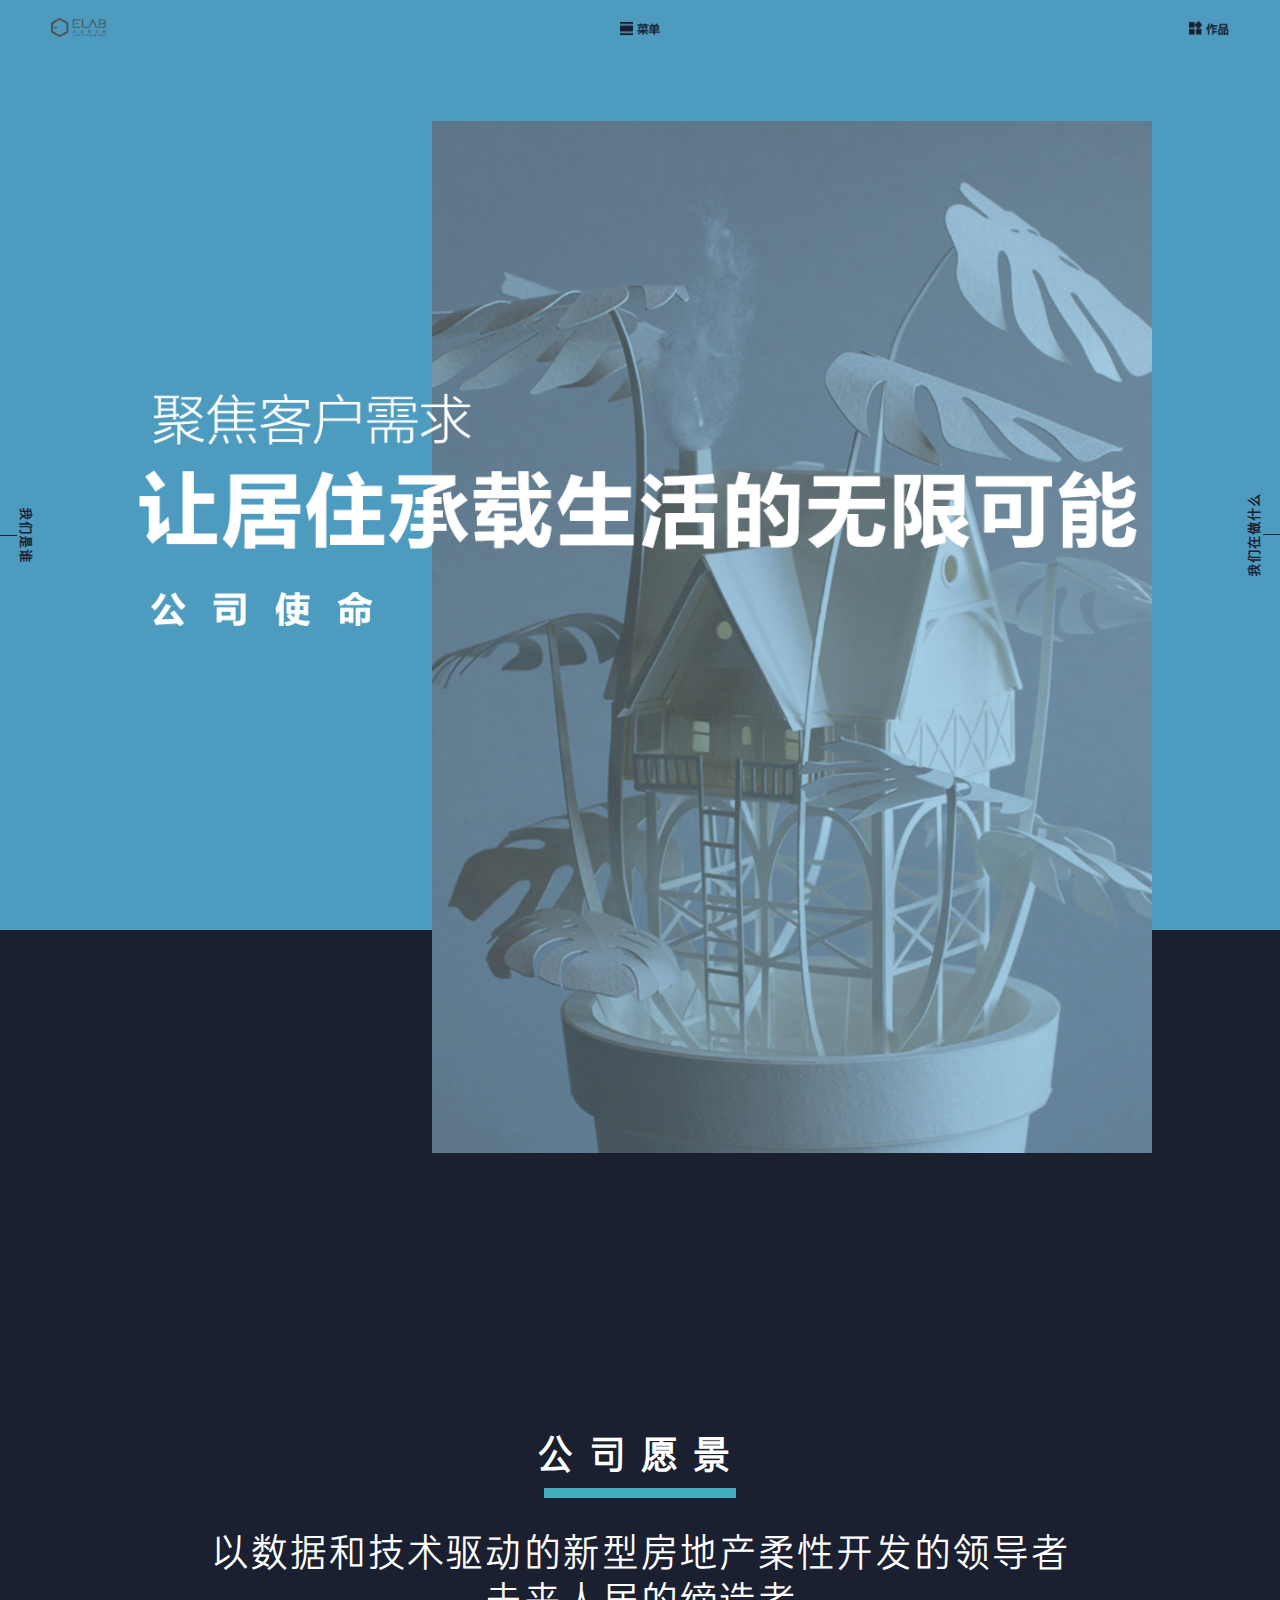
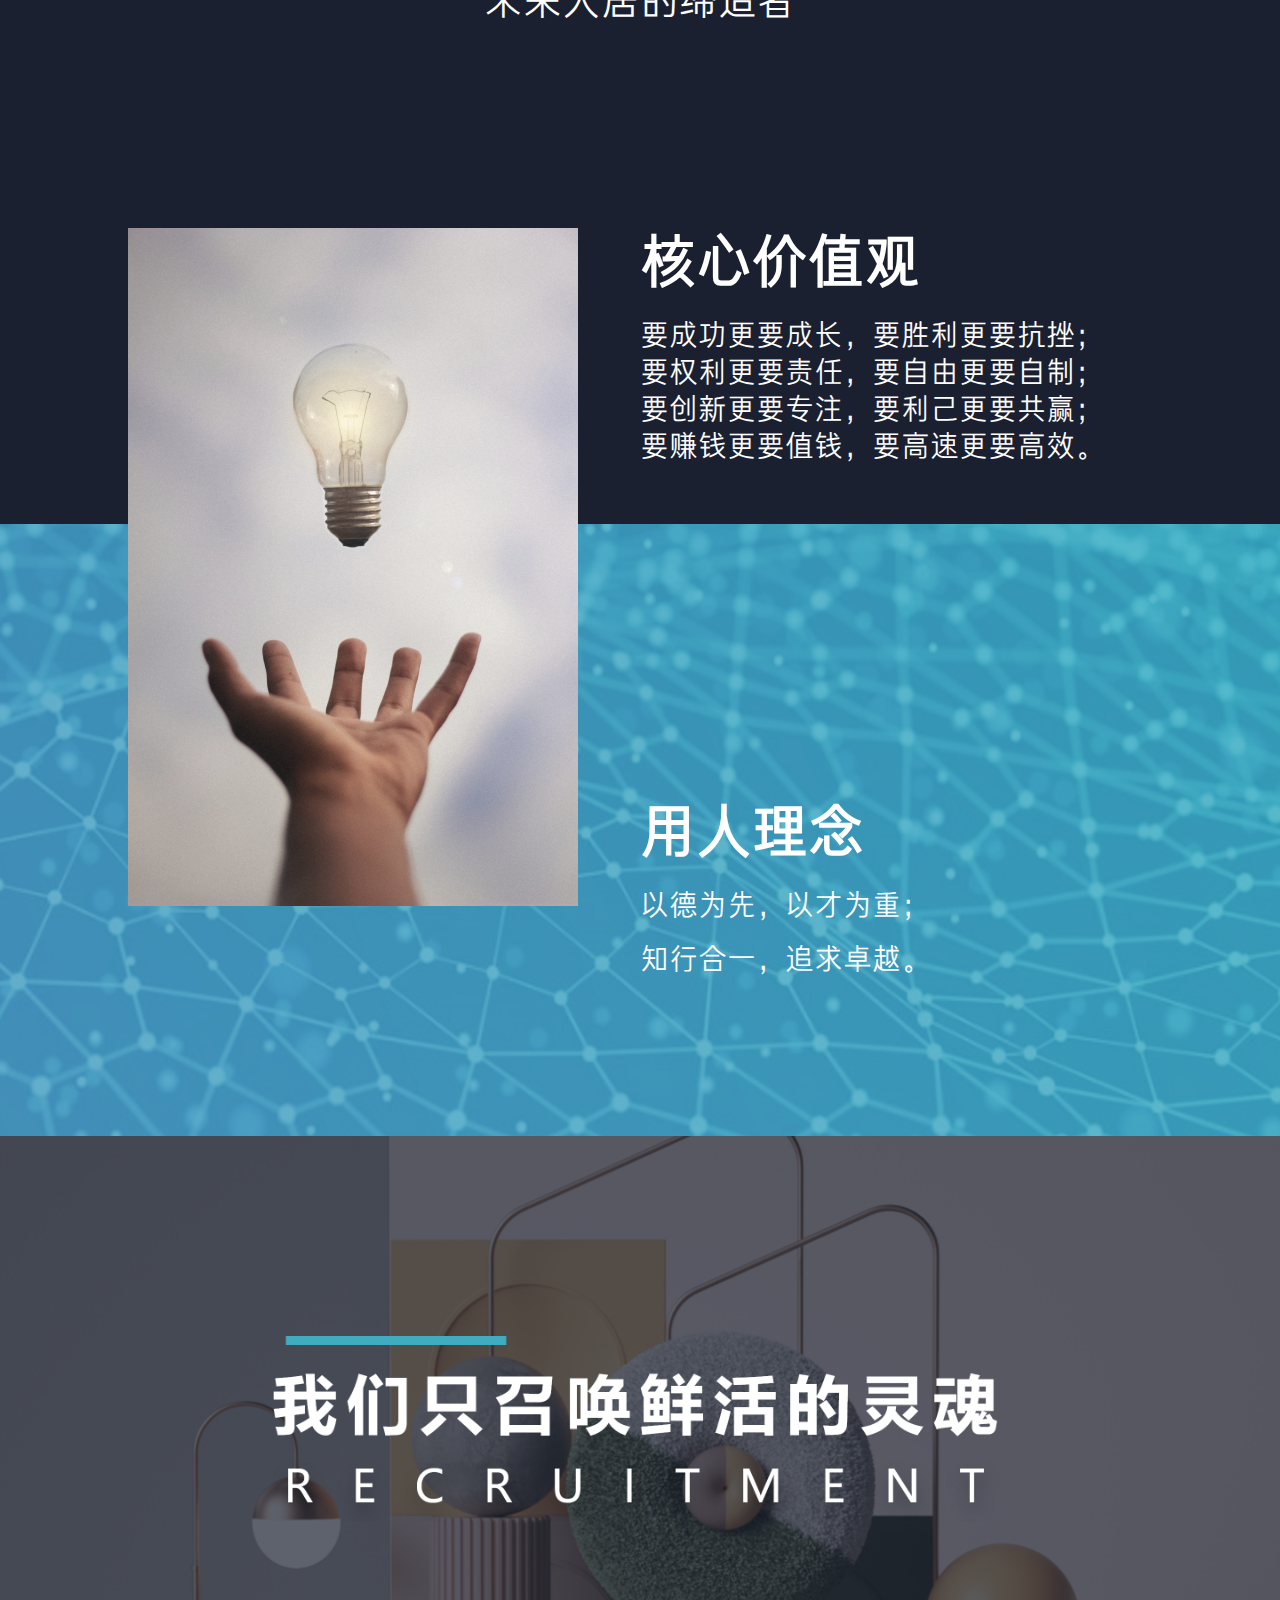
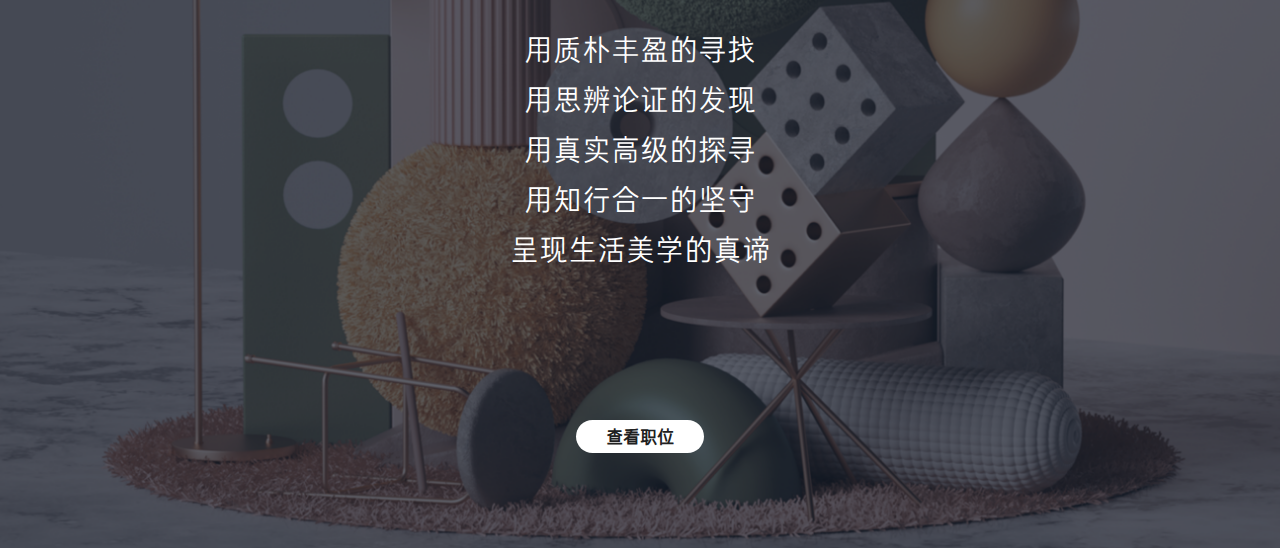
==== careers.html @ ff87f16f "作品案例添加" ====
<!DOCTYPE html>
<html lang='en'>

	<head>
		<meta charset="UTF-8">
		<link rel="shortcut icon" href="favicon.ico" type="image/x-icon" />
		<meta name='viewport' content='width=device-width, initial-scale=1.0,user-scalable=no'>
		<meta http-equiv='X-UA-Compatible' content='IE=edge,chrome=1'>
		<title>CAREERS | ELAB</title>
		<link rel="stylesheet" href="css/reset.css"></link>
		<link rel="stylesheet" href="css/style.css"></link>
	</head>

	<body>

		<div id="careers" class="page">

			<div class="full">
				<!--top menu-->
				<div class="top-menu">
					<div class="logo">
						<a href="index.html"><img class="inner-icon" src="images/index/1_objects@2x_2.png" /></a>
					</div>
					<div class="menu"><img class="inner-icon" src="images/index/1_objects@2x_3.png" /></div>
					<div class="cases">
						<a href="projects.html"><img class="inner-icon" src="images/index/1_objects@2x_4.png" /></a>
					</div>
				</div>

				<!--main menu-->
				<div class="main-menu">
					<div class="menu-close">X</div>
					<ul class="menu-list">
						<li>
							<a href="licheng.html">我们是谁<small>WHO WE ARE</small></a>
						</li>
						<li>
							<a href="do.html">我们在做什么<small>WHAT WE DO</small></a>
						</li>
						<li>
							<a href="projects.html">作品案例<small>PROJECTS</small></a>
						</li>
						<li>
							<a href="careers.html">加入我们<small>CAREERS</small></a>
						</li>
						<li>
							<a href="contact.html">联系我们<small>CONTACTS</small></a>
						</li>
					</ul>
				</div>

				<!--main-->
				<div class="index-body">&nbsp;</div>

				<div class="who-we-are">
					<p>
						<a href="licheng.html">我们是谁</a>
					</p>
					<div class="slide-line"></div>
				</div>
				<div class="what-we-do">
					<p>
						<a href="do.html">我们在做什么</a>
					</p>
					<div class="slide-line"></div>
				</div>
				
				<div class="page-parts">
					
					<img class="parts-img" src="images/join/1_objects@2x.png" />
					<img class="parts-title" src="images/join/3_objects@2x.png" />
                    <div class="parts2 page-parts">
					    <div class="future">
					    	<p class="title">公司愿景</p>
					    	<p><span class="line"></span></p>
					    	<p>以数据和技术驱动的新型房地产柔性开发的领导者</p>
					    	<p>未来人居的缔造者</p>
					    </div>
					    <div class="ouer-values">
					    	<p class="title">核心价值观</p>
					    	<p>要成功更要成长，要胜利更要抗挫；</p>
					    	<p>要权利更要责任，要自由更要自制；</p>
					    	<p>要创新更要专注，要利己更要共赢；</p>
					    	<p>要赚钱更要值钱，要高速更要高效。</p>
					    </div>
					    <img id="imgForParts2" class="parts-img" src="images/join/1_objects@2x_1.png" />
				    </div>
				    <div class="parts3 page-parts">
				    	<div class="ouer-rules">
					    	<p class="title">用人理念</p>
					    	<p>以德为先，以才为重；</p>
					    	<p>知行合一，追求卓越。</p>
					    </div>
				    </div>
				    <div class="parts4 page-parts">
				    	<img class="parts-title" src="images/join/3_objects@2x_1.png" />
				    	<div class="ouer-find">
					    	<p>用质朴丰盈的寻找</p>
					    	<p>用思辨论证的发现</p>
					    	<p>用真实高级的探寻</p>
					    	<p>用知行合一的坚守</p>
					    	<p>呈现生活美学的真谛</p>
					    </div>
					    <div class="view-jobs"><span>查看职位</span></div>
				    </div>
				</div>
				
				
			</div>

			<!--footer
			<div class="footer">
				<div class="left">COPYRIGHT © 2018 ELAB. ALL RIGHTS RESERVED.</div>
				<div class="right">POWERED BY ELAB</div>
			</div>-->

		</div>
		
		<div class="jobs-layer">
			<div class="close-bar"></div>
			<div class="desc">根据ELAB 2018年未来规划，现诚聘以下职位：</div>
			<div class="tab-head tab">
				<div class="tab-cell">职位名称</div>
				<div class="tab-cell hidden-small">招聘人数</div>
				<div class="tab-cell hidden-small">公司</div>
				<div class="tab-cell">地点</div>
				<div class="tab-cell  font0">更新时间</div>
			</div>
			<div class="tab-body">
			    <div class="tab inner-tab">
			    	<div class="tab-cell">产品经理</div>
				    <div class="tab-cell hidden-small">2</div>
				    <div class="tab-cell hidden-small">上海公司</div>
				    <div class="tab-cell">上海</div>
				    <div class="tab-cell font0">2018.09.04 <i class="list-arrow"></i></div>
				    <!--the detail-->
				    <div class="detail">
				    	<p class="b">职位要求</p>
				    	<p>沟通执行：动手能力强，能快速将想法落地，在有限的资源情况下实现业务目标，精力充沛，沟通能力强，目标清晰以结果为导向，有一定的领导能力。沟通执行：动手能力强，能快速将想法落地，在有限的资源情况下实现业务目标，精力充沛，沟通能力强，目标清晰以结果为导向，有地，在有限的资源情况下实现业务目标，精力充沛，沟通能</p>
				    	<p class="b">职位要求</p>
				    	<p>沟通执行：动手能力强，能快速将想法落地，在有限的资源情况下实现业务目标，精力充沛，沟通能力强，目标清晰以结果为导向，有一定的领导能力。沟通执行：动手能力强，能快速将想法落地，在有限的资源情况下实现业务目标，精力充沛，沟通能力强，目标清晰以结果为导向，有地，在有限的资源情况下实现业务目标，精力充沛，沟通能</p>
				    </div>
			    </div>
			    <div class="tab inner-tab">
			    	<div class="tab-cell">数据库开发</div>
				    <div class="tab-cell hidden-small">2</div>
				    <div class="tab-cell hidden-small">上海公司</div>
				    <div class="tab-cell">上海</div>
				    <div class="tab-cell font0">2018.09.04 <i class="list-arrow"></i></div>
				    <!--the detail-->
				    <div class="detail">
				    	<p class="b">职位要求</p>
				    	<p>沟通执行：动手能力强，能快速将想法落地，在有限的资源情况下实现业务目标，精力充沛，沟通能力强，目标清晰以结果为导向，有一定的领导能力。沟通执行：动手能力强，能快速将想法落地，在有限的资源情况下实现业务目标，精力充沛，沟通能力强，目标清晰以结果为导向，有地，在有限的资源情况下实现业务目标，精力充沛，沟通能</p>
				    	<p class="b">职位要求</p>
				    	<p>沟通执行：动手能力强，能快速将想法落地，在有限的资源情况下实现业务目标，精力充沛，沟通能力强，目标清晰以结果为导向，有一定的领导能力。沟通执行：动手能力强，能快速将想法落地，在有限的资源情况下实现业务目标，精力充沛，沟通能力强，目标清晰以结果为导向，有地，在有限的资源情况下实现业务目标，精力充沛，沟通能</p>
				    </div>
			    </div>
			    <div class="tab inner-tab">
			    	<div class="tab-cell">策划经理</div>
				    <div class="tab-cell hidden-small">2</div>
				    <div class="tab-cell hidden-small">上海公司</div>
				    <div class="tab-cell">上海</div>
				    <div class="tab-cell font0">2018.09.04 <i class="list-arrow"></i></div>
				    <!--the detail-->
				    <div class="detail">
				    	<p class="b">职位要求</p>
				    	<p>沟通执行：动手能力强，能快速将想法落地，在有限的资源情况下实现业务目标，精力充沛，沟通能力强，目标清晰以结果为导向，有一定的领导能力。沟通执行：动手能力强，能快速将想法落地，在有限的资源情况下实现业务目标，精力充沛，沟通能力强，目标清晰以结果为导向，有地，在有限的资源情况下实现业务目标，精力充沛，沟通能</p>
				    	<p class="b">职位要求</p>
				    	<p>沟通执行：动手能力强，能快速将想法落地，在有限的资源情况下实现业务目标，精力充沛，沟通能力强，目标清晰以结果为导向，有一定的领导能力。沟通执行：动手能力强，能快速将想法落地，在有限的资源情况下实现业务目标，精力充沛，沟通能力强，目标清晰以结果为导向，有地，在有限的资源情况下实现业务目标，精力充沛，沟通能</p>
				    </div>
			    </div>
			    <div class="tab inner-tab">
			    	<div class="tab-cell">策划经理</div>
				    <div class="tab-cell hidden-small">2</div>
				    <div class="tab-cell hidden-small">上海公司</div>
				    <div class="tab-cell">上海</div>
				    <div class="tab-cell font0">2018.09.04 <i class="list-arrow"></i></div>
				    <!--the detail-->
				    <div class="detail">
				    	<p class="b">职位要求</p>
				    	<p>沟通执行：动手能力强，能快速将想法落地，在有限的资源情况下实现业务目标，精力充沛，沟通能力强，目标清晰以结果为导向，有一定的领导能力。沟通执行：动手能力强，能快速将想法落地，在有限的资源情况下实现业务目标，精力充沛，沟通能力强，目标清晰以结果为导向，有地，在有限的资源情况下实现业务目标，精力充沛，沟通能</p>
				    	<p class="b">职位要求</p>
				    	<p>沟通执行：动手能力强，能快速将想法落地，在有限的资源情况下实现业务目标，精力充沛，沟通能力强，目标清晰以结果为导向，有一定的领导能力。沟通执行：动手能力强，能快速将想法落地，在有限的资源情况下实现业务目标，精力充沛，沟通能力强，目标清晰以结果为导向，有地，在有限的资源情况下实现业务目标，精力充沛，沟通能</p>
				    </div>
			    </div>
			    <div class="tab inner-tab">
			    	<div class="tab-cell">策划经理</div>
				    <div class="tab-cell hidden-small">2</div>
				    <div class="tab-cell hidden-small">上海公司</div>
				    <div class="tab-cell">上海</div>
				    <div class="tab-cell font0">2018.09.04 <i class="list-arrow"></i></div>
				    <!--the detail-->
				    <div class="detail">
				    	<p class="b">职位要求</p>
				    	<p>沟通执行：动手能力强，能快速将想法落地，在有限的资源情况下实现业务目标，精力充沛，沟通能力强，目标清晰以结果为导向，有一定的领导能力。沟通执行：动手能力强，能快速将想法落地，在有限的资源情况下实现业务目标，精力充沛，沟通能力强，目标清晰以结果为导向，有地，在有限的资源情况下实现业务目标，精力充沛，沟通能</p>
				    	<p class="b">职位要求</p>
				    	<p>沟通执行：动手能力强，能快速将想法落地，在有限的资源情况下实现业务目标，精力充沛，沟通能力强，目标清晰以结果为导向，有一定的领导能力。沟通执行：动手能力强，能快速将想法落地，在有限的资源情况下实现业务目标，精力充沛，沟通能力强，目标清晰以结果为导向，有地，在有限的资源情况下实现业务目标，精力充沛，沟通能</p>
				    </div>
			    </div>
			    <div class="tab inner-tab">
			    	<div class="tab-cell">策划经理</div>
				    <div class="tab-cell hidden-small">2</div>
				    <div class="tab-cell hidden-small">上海公司</div>
				    <div class="tab-cell">上海</div>
				    <div class="tab-cell font0">2018.09.04 <i class="list-arrow"></i></div>
				    <!--the detail-->
				    <div class="detail">
				    	<p class="b">职位要求</p>
				    	<p>沟通执行：动手能力强，能快速将想法落地，在有限的资源情况下实现业务目标，精力充沛，沟通能力强，目标清晰以结果为导向，有一定的领导能力。沟通执行：动手能力强，能快速将想法落地，在有限的资源情况下实现业务目标，精力充沛，沟通能力强，目标清晰以结果为导向，有地，在有限的资源情况下实现业务目标，精力充沛，沟通能</p>
				    	<p class="b">职位要求</p>
				    	<p>沟通执行：动手能力强，能快速将想法落地，在有限的资源情况下实现业务目标，精力充沛，沟通能力强，目标清晰以结果为导向，有一定的领导能力。沟通执行：动手能力强，能快速将想法落地，在有限的资源情况下实现业务目标，精力充沛，沟通能力强，目标清晰以结果为导向，有地，在有限的资源情况下实现业务目标，精力充沛，沟通能</p>
				    </div>
			    </div>
			    <div class="tab inner-tab">
			    	<div class="tab-cell">策划经理</div>
				    <div class="tab-cell hidden-small">2</div>
				    <div class="tab-cell hidden-small">上海公司</div>
				    <div class="tab-cell">上海</div>
				    <div class="tab-cell font0">2018.09.04 <i class="list-arrow"></i></div>
				    <!--the detail-->
				    <div class="detail">
				    	<p class="b">职位要求</p>
				    	<p>沟通执行：动手能力强，能快速将想法落地，在有限的资源情况下实现业务目标，精力充沛，沟通能力强，目标清晰以结果为导向，有一定的领导能力。沟通执行：动手能力强，能快速将想法落地，在有限的资源情况下实现业务目标，精力充沛，沟通能力强，目标清晰以结果为导向，有地，在有限的资源情况下实现业务目标，精力充沛，沟通能</p>
				    	<p class="b">职位要求</p>
				    	<p>沟通执行：动手能力强，能快速将想法落地，在有限的资源情况下实现业务目标，精力充沛，沟通能力强，目标清晰以结果为导向，有一定的领导能力。沟通执行：动手能力强，能快速将想法落地，在有限的资源情况下实现业务目标，精力充沛，沟通能力强，目标清晰以结果为导向，有地，在有限的资源情况下实现业务目标，精力充沛，沟通能</p>
				    </div>
			    </div>
			    <div class="tab inner-tab">
			    	<div class="tab-cell">策划经理</div>
				    <div class="tab-cell hidden-small">2</div>
				    <div class="tab-cell hidden-small">上海公司</div>
				    <div class="tab-cell">上海</div>
				    <div class="tab-cell font0">2018.09.04 <i class="list-arrow"></i></div>
				    <!--the detail-->
				    <div class="detail">
				    	<p class="b">职位要求</p>
				    	<p>沟通执行：动手能力强，能快速将想法落地，在有限的资源情况下实现业务目标，精力充沛，沟通能力强，目标清晰以结果为导向，有一定的领导能力。沟通执行：动手能力强，能快速将想法落地，在有限的资源情况下实现业务目标，精力充沛，沟通能力强，目标清晰以结果为导向，有地，在有限的资源情况下实现业务目标，精力充沛，沟通能</p>
				    	<p class="b">职位要求</p>
				    	<p>沟通执行：动手能力强，能快速将想法落地，在有限的资源情况下实现业务目标，精力充沛，沟通能力强，目标清晰以结果为导向，有一定的领导能力。沟通执行：动手能力强，能快速将想法落地，在有限的资源情况下实现业务目标，精力充沛，沟通能力强，目标清晰以结果为导向，有地，在有限的资源情况下实现业务目标，精力充沛，沟通能</p>
				    </div>
			    </div>
			    <div class="tab inner-tab">
			    	<div class="tab-cell">策划经理</div>
				    <div class="tab-cell hidden-small">2</div>
				    <div class="tab-cell hidden-small">上海公司</div>
				    <div class="tab-cell">上海</div>
				    <div class="tab-cell font0">2018.09.04 <i class="list-arrow"></i></div>
				    <!--the detail-->
				    <div class="detail">
				    	<p class="b">职位要求</p>
				    	<p>沟通执行：动手能力强，能快速将想法落地，在有限的资源情况下实现业务目标，精力充沛，沟通能力强，目标清晰以结果为导向，有一定的领导能力。沟通执行：动手能力强，能快速将想法落地，在有限的资源情况下实现业务目标，精力充沛，沟通能力强，目标清晰以结果为导向，有地，在有限的资源情况下实现业务目标，精力充沛，沟通能</p>
				    	<p class="b">职位要求</p>
				    	<p>沟通执行：动手能力强，能快速将想法落地，在有限的资源情况下实现业务目标，精力充沛，沟通能力强，目标清晰以结果为导向，有一定的领导能力。沟通执行：动手能力强，能快速将想法落地，在有限的资源情况下实现业务目标，精力充沛，沟通能力强，目标清晰以结果为导向，有地，在有限的资源情况下实现业务目标，精力充沛，沟通能</p>
				    </div>
			    </div>
			    <div class="tab inner-tab">
			    	<div class="tab-cell">策划经理</div>
				    <div class="tab-cell hidden-small">2</div>
				    <div class="tab-cell hidden-small">上海公司</div>
				    <div class="tab-cell">上海</div>
				    <div class="tab-cell font0">2018.09.04 <i class="list-arrow"></i></div>
				    <!--the detail-->
				    <div class="detail">
				    	<p class="b">职位要求</p>
				    	<p>沟通执行：动手能力强，能快速将想法落地，在有限的资源情况下实现业务目标，精力充沛，沟通能力强，目标清晰以结果为导向，有一定的领导能力。沟通执行：动手能力强，能快速将想法落地，在有限的资源情况下实现业务目标，精力充沛，沟通能力强，目标清晰以结果为导向，有地，在有限的资源情况下实现业务目标，精力充沛，沟通能</p>
				    	<p class="b">职位要求</p>
				    	<p>沟通执行：动手能力强，能快速将想法落地，在有限的资源情况下实现业务目标，精力充沛，沟通能力强，目标清晰以结果为导向，有一定的领导能力。沟通执行：动手能力强，能快速将想法落地，在有限的资源情况下实现业务目标，精力充沛，沟通能力强，目标清晰以结果为导向，有地，在有限的资源情况下实现业务目标，精力充沛，沟通能</p>
				    </div>
			    </div>
			    <div class="tab inner-tab">
			    	<div class="tab-cell">策划经理</div>
				    <div class="tab-cell hidden-small">2</div>
				    <div class="tab-cell hidden-small">上海公司</div>
				    <div class="tab-cell">上海</div>
				    <div class="tab-cell font0">2018.09.04 <i class="list-arrow"></i></div>
				    <!--the detail-->
				    <div class="detail">
				    	<p class="b">职位要求</p>
				    	<p>沟通执行：动手能力强，能快速将想法落地，在有限的资源情况下实现业务目标，精力充沛，沟通能力强，目标清晰以结果为导向，有一定的领导能力。沟通执行：动手能力强，能快速将想法落地，在有限的资源情况下实现业务目标，精力充沛，沟通能力强，目标清晰以结果为导向，有地，在有限的资源情况下实现业务目标，精力充沛，沟通能</p>
				    	<p class="b">职位要求</p>
				    	<p>沟通执行：动手能力强，能快速将想法落地，在有限的资源情况下实现业务目标，精力充沛，沟通能力强，目标清晰以结果为导向，有一定的领导能力。沟通执行：动手能力强，能快速将想法落地，在有限的资源情况下实现业务目标，精力充沛，沟通能力强，目标清晰以结果为导向，有地，在有限的资源情况下实现业务目标，精力充沛，沟通能</p>
				    </div>
			    </div>
			</div>
			<div class="tab-footer">
				<div class="list-item"><img class="contact-icon" src="images/join/1_objects@2x_4.png" />上海市静安区彭江路602号E座408室</div>
				<div class="list-item"><img class="contact-icon" src="images/join/1_objects@2x_5.png" /><a href="tel:02156519508">021-56519508</a></div>
				<div class="list-item"><img class="contact-icon" src="images/join/1_objects@2x_6.png" /><a href="mailto:admin@elab-plus.com">admin@elab-plus.com</a></div>
			</div>
		</div>

		<script src="js/jquery-1.11.3.min.js"></script>
		<script>
			$(function() {

				//show menu
				$(".menu").on("click", function(e) {
					$(".main-menu").addClass("active");
				});
				//close menu
				$('.menu-close').on('click', function(e) {
					$(".main-menu").removeClass("active");
				});
				
				//open job list
				$('.view-jobs').on('click',function(e){
				    $(".jobs-layer").fadeIn(500);
				});
				//close job list
				$('.close-bar').on('click',function(e){
				    $(".jobs-layer").fadeOut(500);
				});
				
				//show detail
				$('.list-arrow').on('click',function(e){
				    $(this).toggleClass("open");
				    $(this).parent().next().slideToggle(300);
				});

			});
		</script>

	</body>

</html>
---- css/style.css ----
@charset "utf-8";

/*****common****/
html,
body {
	background: #fff;
	font-family: "AritaHeiti";
	width: 100%;
	height: 100%;
}
::-webkit-scrollbar{
	width: 0;
}
.page {
	width: 100%;
	height: 100%;
	max-width: 1440px;
	/*max-height: 1024px;*/
	position: relative;
	margin: 0 auto;
	background: #fff;
	overflow: hidden;
}

.inner-icon {
	width: 100%;
	position: relative;
	z-index: 1;
}

.full {
	width: 100%;
	background: #4d9bbf;
	padding-top: 20px;
}
.none{
	display: none;
}

/****top menu****/

.top-menu {
	width: 92%;
	margin: 20px auto;
	height: 24px;
	font-size: 0;
	position: relative;
	z-index: 10;
}

.logo {
	width: 4.7%;
	position: absolute;
	top: -10%;
	left: 0;
	cursor: pointer;
}

.menu {
	width: 3.4%;
	position: absolute;
	top: 5%;
	left: 48.3%;
	cursor: pointer;
}

.cases {
	width: 3.4%;
	position: absolute;
	top: 5%;
	right: 0;
	cursor: pointer;
}

.main-menu {
	position: fixed;
	left: 0;
	top: 0;
	z-index: 999;
	width: 100%;
	height: 100%;
	max-height: 1500px;
	background: #34B5CB;
	transform: translateY(-100%);
	opacity: 0;
	transition: all ease 0.8s
}

.main-menu.active {
	transform: translateY(0);
	opacity: 1;
}

.menu-close {
	width: 40px;
	height: 40px;
	margin: 30px auto;
	color: #ffffff;
	font-family: "Arial";
	font-size: 40px;
	cursor: pointer;
}

.menu-list {
	width: 100%;
	margin: 0 auto;
	margin-top: 10%;
}

.menu-list li {
	width: 100%;
	margin-bottom: 1%;
	color: #fff;
	font-size: 40px;
	font-weight: 700;
	text-align: center;
	letter-spacing: 4.689653px;
	font-family: 'AritaHeiti';
}

.menu-list li small {
	width: 100%;
	display: block;
	font-size: 16px;
}

.menu-list li a {
	color: #fff;
}

.index-body {
	width: 92%;
	height: 87%;
	overflow: hidden;
	margin: 0 auto;
	position: relative;
	z-index: 10;
}

.slider,
.small-slider {
	width: 100%;
	height: 100%;
}

.unslider li img.slider-inner-img {
	width: 90%;
	position: absolute;
	z-index: 4;
	left: 5%;
	top: 35%;
	height: auto;
	min-height: auto;
}
.animation{
	visibility: hidden;
}

.link-box {
	width: 100%;
	position: absolute;
	z-index: 5;
	left: 0;
	bottom: 10%;
	text-align: center;
}

.slider-links {
	color: #202020;
	font-size: 18px;
	background: #fff;
	border: 2px solid #202020;
	border-radius: 20px;
	padding: 5px 2.5%;
	font-weight: 700;
}

.small-slider {
	display: none;
}


/***left and right slide menu***/

.who-we-are,
.what-we-do {
	width: 20%;
	line-height: 30px;
	height: 30px;
	position: absolute;
	z-index: 10;
	left: -8%;
	top: 45%;
	color: #1b2030;
	font-size: 14px;
	text-align: center;
	font-weight: 700;
	transform: rotate(90deg);
	cursor: pointer;
	transition: all linear 0.6s;
}

.slide-line {
	position: absolute;
	left: 50%;
	top: 50%;
	width: 1px;
	height: 200px;
	margin: 3px auto 0;
	font-size: 0px;
	background: #1b2030;
	transform: translateY(3%);
	transition: all ease 0.8s;
}

.what-we-do {
	left: auto;
	right: -8%;
	transform: rotate(-90deg);
}

.who-we-are a,
.what-we-do a {
	color: #1B2030;
}

.who-we-are:hover .slide-line {
	transform: translateY(-110%);
}

.what-we-do:hover {
	color: #fff;
}

.what-we-do:hover .slide-line {
	transform: translateY(-110%);
	background: #fff;
}

.wave-bg {
	position: absolute;
	left: 0;
	top: 0;
	width: 46%;
	height: 100%;
	z-index: 1;
	transition: all ease 1.2s;
}

#leftWave {
	background: url(../images/index/1_objects_7.png) no-repeat left top;
	background-size: 100% 100%;
	transform: translateX(-100%);
}

#rightWave {
	left: auto;
	right: 0;
	background: url(../images/index/1_objects_6.png) no-repeat left top;
	background-size: 100% 100%;
	transform: translateX(100%);
}

#leftWave.active,
#rightWave.active {
	transform: translateX(0);
}

.footer {
	width: 92%;
	height: 30px;
	line-height: 30px;
	margin: 8px auto;
	font-size: 0;
	text-align: justify;
	position: relative;
	z-index: 10;
}

.footer div {
	width: 70%;
	display: inline-block;
	font-size: 18px;
	font-weight: 400;
	font-family: 'aven';
	text-align: left;
	transition: all ease 0.8s;
}

.footer div:nth-child(2) {
	text-align: right;
	width: 30%;
}

.footer .left.active,
.footer .right.active {
	color: #fff;
}


/***middle**/

@media only screen and (max-width: 1024px) {
	.logo {
		width: 6%;
	}
	.menu {
		width: 4.5%;
	}
	.cases {
		width: 4.5%;
	}
}


/***middle portrait***/

@media only screen and (max-width: 768px) and (orientation: portrait) {
	.logo {
		width: 8%;
	}
	.menu {
		width: 6.5%;
	}
	.cases {
		width: 6.5%;
	}
	.index-body {
		height: 88%;
	}
}


/***small**/

@media only screen and (max-width: 576px) and (-webkit-min-device-pixel-ratio:2) {
	.menu-close {
		margin-left: 5%;
	}
	.menu-list li {
		width: 95%;
		padding-left: 5%;
		text-align: left;
		margin-bottom: 5%;
		font-size: 7vw;
	}
	.logo {
		width: 18%;
		position: absolute;
		left: 42.5%;
		cursor: pointer;
	}
	.menu {
		width: 13.4%;
		position: absolute;
		top: 5%;
		left: 0%;
		cursor: pointer;
	}
	.cases {
		width: 13.4%;
	}
	.index-body {
		height: 83%;
	}
	.slider,
	.unslider {
		display: none;
	}
	.small-slider {
		display: block;
	}
	.who-we-are,
	.what-we-do {
		display: none;
	}
	.footer .left {
		width: 100%;
		text-align: center;
	}
	.footer .right {
		display: none;
	}
}


/*****contact****/

#contact {
	background: #1B2030;
}

#contact .small-slider {
	display: block;
	background: url(../images/contact/1_objects@2x_6.png) no-repeat top center;
	background-size: cover;
}

#contact .footer,
#contact .who-we-are,
#contact .what-we-do {
	color: #fff;
}

#contact .slide-line {
	background: #fff;
}

.contact-title {
	width: 100%;
	top: 43%;
	font-size: 108px;
	text-align: center;
	position: absolute;
	left: 0;
	color: #fff;
	z-index: 10;
	font-weight: 300;
}

.contact-list {
	width: 100%;
	text-align: center;
	font-size: 0;
	position: absolute;
	left: 0;
	bottom: 5%;
	padding: 20px 0;
	z-index: 10;
}

.list-item {
	display: inline-block;
	width: 30%;
	vertical-align: top;
}

.list-item p {
	margin: 10px auto;
}

.list-item p,
.list-item a {
	color: #fff;
	font-size: 18px;
	font-weight: 700;
}

.contact-icon {
	height: 80px;
}

#contact .who-we-are a,
#contact .what-we-do a {
	color: #fff;
}

@media only screen and (max-width: 576px) and (-webkit-min-device-pixel-ratio:2) {
	.contact-title {
		top: 43%;
		font-size: 18vw;
	}
	.list-item p,
	.list-item a {
		font-size: 12px;
	}
	#contact .footer {
		display: none;
	}
}


/*****careers*****/

#careers {
	height: auto;
}
#careers .top-menu{
	margin-top: 0;
}
#careers .who-we-are,
#careers .what-we-do {
	top: 520px;
}

.page-parts {
	width: 100%;
	position: relative;
	z-index: 5;
	min-height: 300px;
}

.parts-title {
	width: 78.33%;
	margin: 300px 10.8%;
	position: relative;
	z-index: 10;
}

.parts-img {
	width: 720px;
	position: absolute;
	right: 10%;
	top: 1%;
	z-index: 7;
}

.parts2 {
	background: #1b2030;
}

.future {
	width: 100%;
	text-align: center;
	padding: 500px 0;
	color: #fff;
	font-size: 40px;
	font-weight: 300;
}

.future .title {
	font-size: 40px;
	font-weight: 700;
	letter-spacing: 1vw;
}

.future .line {
	width: 15%;
	height: 10px;
	margin: 10px auto 30px;
	display: block;
	background: #3facbf;
}

.ouer-values {
	width: 50%;
	position: absolute;
	z-index: 10;
	left: 50%;
	bottom: 5%;
	font-size: 30px;
	font-weight: 300;
	color: #fff;
	text-align: left;
}

.ouer-values .title {
	font-size: 58px;
	font-weight: 700;
	padding-bottom: 20px;
}

#imgForParts2 {
	width: 450px;
	top: auto;
	bottom: -32%;
	left: 10%;
}

.parts3 {
	margin: 0 auto;
	background: url(../images/join/1_objects@2x_7.png) no-repeat top center;
	background-size: cover;
	z-index: 4;
}

.ouer-rules {
	width: 40%;
	padding: 280px 0 150px 50%;
	font-size: 30px;
	font-weight: 300;
	color: #fff;
	text-align: left;
	line-height: 180%;
}

.ouer-rules .title {
	font-size: 58px;
	font-weight: 700;
	padding-bottom: 20px;
}

.parts4 {
	margin: 0 auto;
	background: url(../images/join/1_objects@2x_2.png) no-repeat top center;
	background-size: cover;
	z-index: 4;
}

.parts4 .parts-title {
	width: 57.36%;
	margin: 200px 21.319% 50px;
}

.ouer-find {
	width: 100%;
	text-align: center;
	padding: 50px 0 100px;
	color: #fff;
	font-size: 30px;
	font-weight: 300;
	line-height: 50px;
}

.view-jobs {
	width: 100%;
	text-align: center;
	padding: 50px 0 100px;
	color: #fff;
	font-size: 18px;
	font-weight: 300;
}

.view-jobs span {
	padding: 5px 30px;
	color: #202020;
	background: #fff;
	border-radius: 20px;
	font-weight: 700;
	cursor: pointer;
}

/*****jobs list layer*****/
.jobs-layer{
	width: 100%;
	height: 100%;
	position: fixed;
	left: 0;
	top: 0;
	z-index: 999;
	background: #fff;
	display: none;
}
.close-bar{
	width: 100%;
	height: 50px;
	line-height: 50px;
	background: url(../images/join/1_objects@2x_3.png) no-repeat 50% 50%;
	background-size: contain;
	cursor: pointer;
}
.desc{
	width: 92%;
	margin: 10px auto 20px;
	text-align: left;
	color: #2a2a2a;
	font-size: 30px;
	font-weight: 300;
}
.tab{
	width: 92%;
	margin: 5px auto 0;
    line-height: 38px;
    padding-top: 10px;
    font-size: 0;
}
.tab-cell{
	display: inline-block;
	width: 20%;
	text-align: center;
	font-size: 18px;
	font-weight: 700;
}
.tab div:nth-child(1){
	text-align: left;
}
.tab-head{
	background: #3facbf;
	color: #fff;
	text-align: center;
}
.tab-head.tab div:nth-child(1){
	text-align: center;
}
.tab-body{
	width: 100%;
	height: 65%;
	overflow-x: hidden;
	overflow-y: auto;
}
.tab-body .inner-tab{
	border-top: 1px solid #2a2a2a;
}
.tab-body .inner-tab:nth-child(1){
	border-top: none;
}
.list-arrow{
	width: 18px;
	height: 18px;
	float: right;
	margin-top: 3.5%;
	background: url(../images/join/2_objects@2x.png) no-repeat 50% 50%;
	background-size: contain;
	cursor: pointer;
	transition: all ease 0.8s
}
.list-arrow.open{
	background: url(../images/join/2_objects@2x_1.png) no-repeat 50% 50%;
	background-size: contain;
}
.tab .detail{
	width: 100%;
	color: #2a2a2a;
	font-size: 18px;
	line-height: 150%;
	padding-bottom: 20px;
	display: none;
}
.tab .detail .b{
	font-weight: 700;
	margin-top: 20px;
}
.tab-footer{
	width: 92%;
	margin: 10px auto 30px;
    font-size: 0;
}
.tab-footer .list-item{
	width: 33%;
}
.tab-footer .list-item,
.tab-footer .list-item a{
	font-size: 17px;
	color: #1b2030;
	vertical-align: bottom;
	font-weight: 700;
}
.tab-footer .list-item:nth-child(2){
	text-align: center;
}
.tab-footer .list-item:nth-child(3){
	text-align: right;
}
.tab-footer .contact-icon{
	width: 10%;
	height: auto;
	vertical-align: bottom;
	margin-right: 10px;
}

/***middle***/
@media only screen and (max-width: 1024px) {
	#imgForParts2 {
		left: 2%;
	}
}
/***middle portrait***/
@media only screen and (max-width: 768px) and (orientation: portrait) {
	.parts-img {
		right: -10%;
	}
	#imgForParts2 {
		left: -15%;
		bottom: -42%;
	}
	.future,.future .title {
		font-size: 35px;
	}
	.ouer-values,.ouer-rules,.ouer-find {
		font-size: 22px;
	}
	.ouer-values .title,.ouer-rules .title {
		font-size: 45px;
	}
	.view-jobs {
		font-size: 18px;
	}
	/****job list****/
    .desc{
    	font-size: 4vw;
    }
    .tab-footer .list-item, .tab-footer .list-item a{
    	font-size: 0;
    }
    .tab-footer .contact-icon{
    	width: 25%;
    }
    .tab-footer .list-item:nth-child(3) .contact-icon{
    	margin-right: 0;
    }
}

/****small****/
@media only screen and (max-width: 667px) and (-webkit-min-device-pixel-ratio:2) {
	.hidden-small{
		display: none;
	}
	.tab-cell{
		width: 33%;
	}
	.font0{
		font-size: 0;
	}
	.list-arrow{
		font-size: 2vw;
	}
	.parts-img {
		width: 90%;
		right: -10%;
	}
	.parts-title {
		margin: 150px 10.8%;
	}
	#careers .who-we-are,
	#careers .what-we-do {
		top: 520px;
		display: none;
	}
	#imgForParts2 {
		width: 60%;
		left: -15%;
		bottom: -33%;
	}
	.future{
		padding: 300px 0;
	}
	.future{
		font-size: 4vw;
	}
	.future .title {
		font-size: 5vw;
	}
	.future .line{
		width: 25%;
        height: 5px;
	}
	.ouer-rules{
		padding: 170px 0 100px 50%;
	}
	.ouer-values,.ouer-rules,.ouer-find {
		font-size: 3vw;
	}
	.ouer-values .title,.ouer-rules .title {
		font-size: 5vw;
		padding-bottom: 10px;
	}
	.view-jobs {
		font-size: 18px;
	}
	.parts4 .parts-title{
		margin: 100px 21.319% 50px;
	}
	.ouer-find {
        line-height: 30px;
        padding: 50px 0;
    }
    /****job list****/
    .desc{
    	font-size: 4vw;
    }
    .tab-footer .list-item, .tab-footer .list-item a{
    	font-size: 0;
    }
    .tab-footer .contact-icon{
    	width: 25%;
    }
    .tab-footer .list-item:nth-child(3) .contact-icon{
    	margin-right: 0;
    }
}


/******projects******/
#projects{
	background: #1B2030;
	height: auto;
}
#projects .who-we-are,
#projects .what-we-do{
	top: 400px;
}
#projects .who-we-are a,
#projects .what-we-do a {
	color: #fff;
}
.project-list{
	width: 92%;
	margin: 0 auto;
	text-align: center;
	margin-bottom: 40px;
}
.project-item{
	width: 100%;
	margin-bottom: 30px;
	position: relative;
}
.project-item .inner-icon{
	width: 100%;
	height: 340px;
	object-fit: cover;
}
.item-inner{
	width: 100%;
	text-align: center;
	color: #fff;
	position: absolute;
	left: 0;
	z-index: 10;
	font-weight: 700;
}
.item-desc{
	top: 10%;
}
.item-desc span{
	font-size: 16px;
	font-weight: bold;
	letter-spacing: 30px;
	padding-bottom: 10px;
	border-bottom: 1px solid #fff;
	padding-left: 30px;
}
.item-title{
	top: 40%;
	font-size: 42px;
	letter-spacing: 8px;
}
.item-title p{
	font-size: 16px;
	font-weight: 400;
	letter-spacing: 2.46px;
}
.item-link{
	bottom: 10%;
}
.item-link a{
	font-size: 12px;
	color: #202020;
	line-height: 38px;
	padding: 8px 30px;
	background: #fff;
	border-radius: 20px;
}
/**project -1**/
.project-item-inner{
	width: 100%;
	margin-bottom: 30px;
	position: relative;
}
.project-item-inner .inner-icon{
	width: 100%;
	height: 900px;
	object-fit: cover;
}
.project-item-inner .close-bar{
	position: absolute;
	left: 0;
	top: 1%;
	z-index: 10;
	background: url(../images/projects/1_objects@2x_3.png) no-repeat 50% 50%;
	background-size: contain;
    transition: all linear 0.5s;
}
.close-bar:hover{
	transform: rotate(90deg);
}
.project-item-inner .item-title{
	top: 30%;
}
.project-item-inner .item-link a{
	font-size: 18px;
	color: #fff;
	line-height: 38px;
	padding: 8px 40px;
	background: #3facbf;
	border-radius: 20px;
	margin: 0px 20px;
}

/****project detail****/
#projectDetail{
	width: 100%;
	margin: 0;
	padding: 0;
	font-size: 0;
	background: #fff;
}
.project-item-detail{
	width: 100%;
	margin-bottom: 0;
	position: relative;
}
.project-item-detail .inner-icon{
	width: 100%;
	height: 800px;
	object-fit: cover;
}
.project-item-detail .close-bar{
	position: absolute;
	left: 0;
	top: 1%;
	z-index: 10;
	background: url(../images/projects/1_objects@2x_3.png) no-repeat 50% 50%;
	background-size: contain;
    transition: all linear 0.5s;
}
.project-item-detail .item-desc{
	top: 22%;
}
.project-item-detail .item-desc span{
	letter-spacing: 90px;
	padding-left: 90px;
	border-bottom: none;
}
.project-item-detail .item-title{
	font-size: 92px;
	top: 36%;
}
.project-item-detail .item-title p{
	letter-spacing: 32.4px;
	font-size: 26px;
}
.project-item-detail .item-link{
	bottom: 6%;
}
.project-item-detail .item-link a{
	font-size: 18px;
	color: #fff;
	line-height: 38px;
	padding: 8px 40px;
	background: #3facbf;
	border-radius: 20px;
	margin: 0px 20px;
}
.project-item-detail .item-icon{
	width: 100%;
	left: 0;
	top: 68%;
	z-index: 10;
	text-align: center;
}
.project-item-detail .item-icon img{
	width: 2%;
}
/*****small*****/
@media only screen and (max-width: 667px) and (-webkit-min-device-pixel-ratio:2) {
	.item-desc span{
		letter-spacing: 20px;
		padding-left: 20px;
	}
	.project-list{
		margin-bottom: 0;
	}
	.project-item-inner{
		margin-bottom: 15px;
	}
	.small-line{
		display: block;
		width: 100%;
		height: 30px;
		background: none;
		font-size: 0;
	}
}
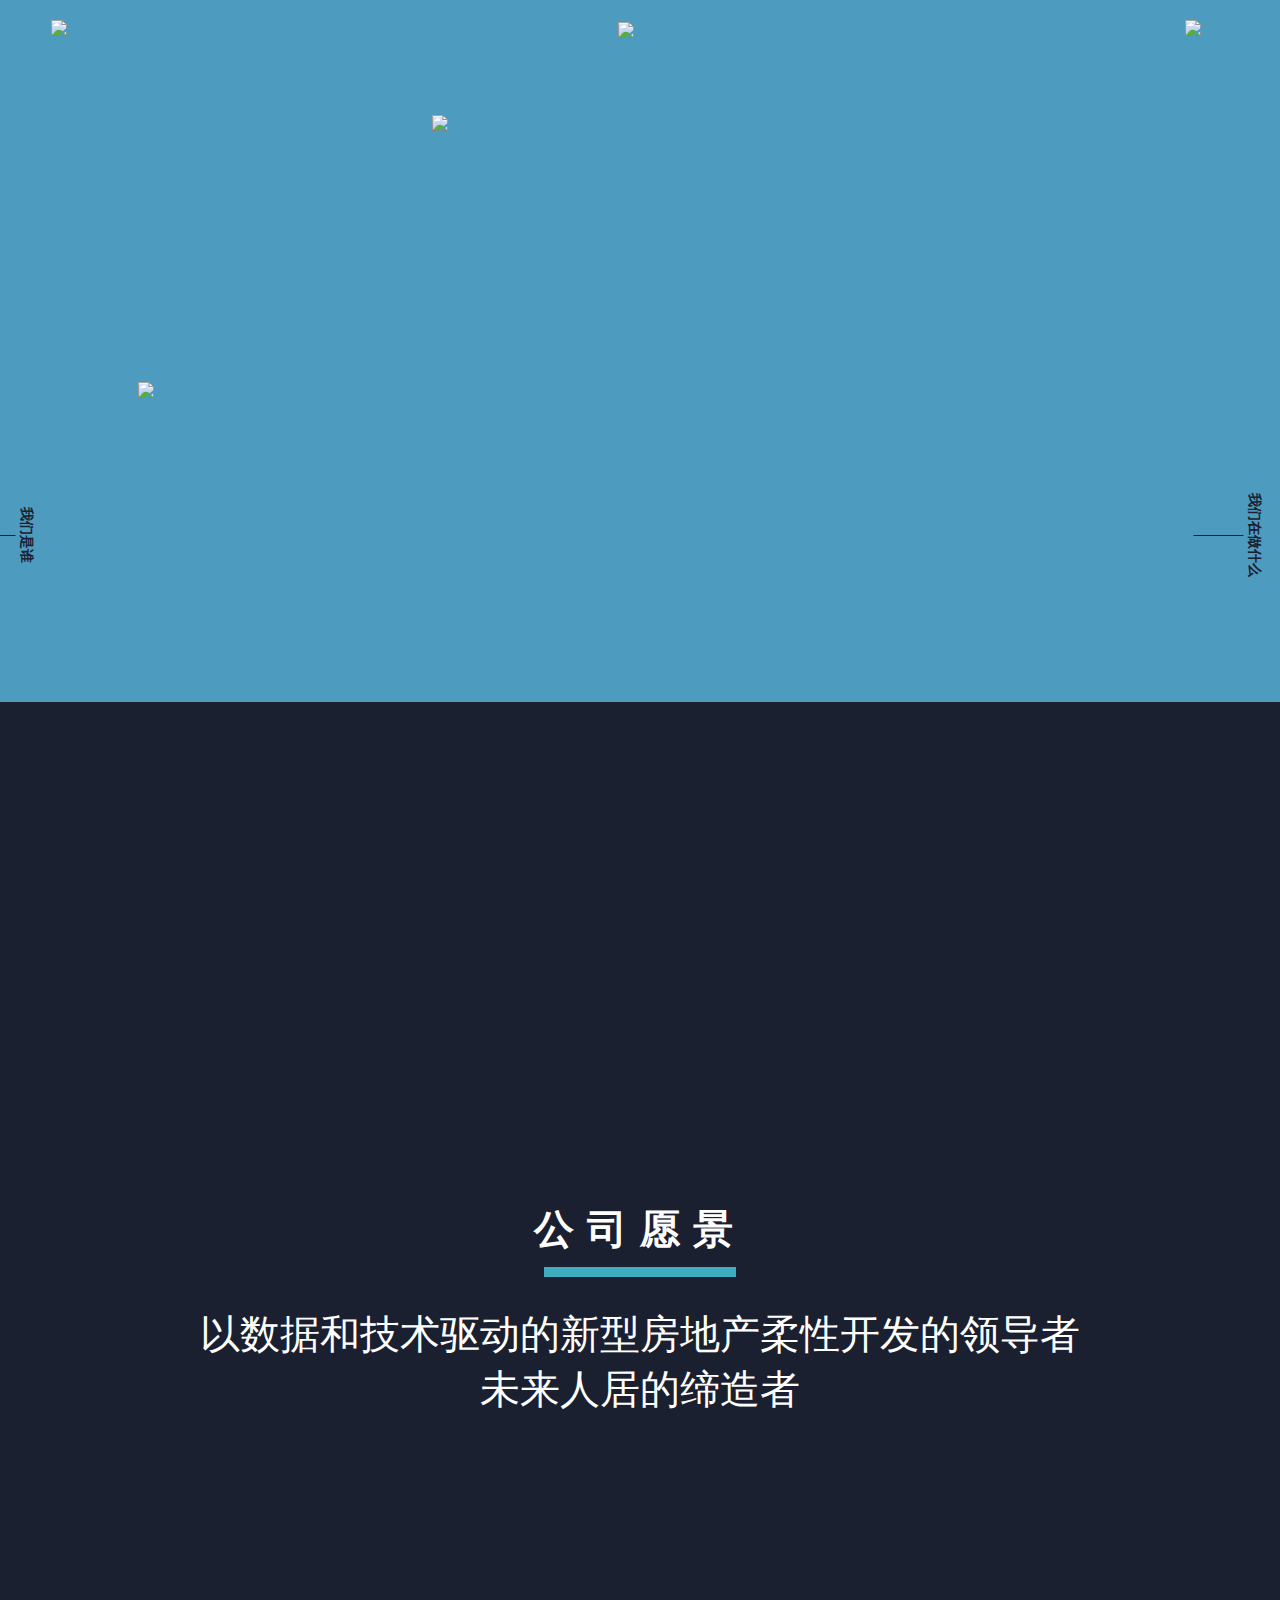
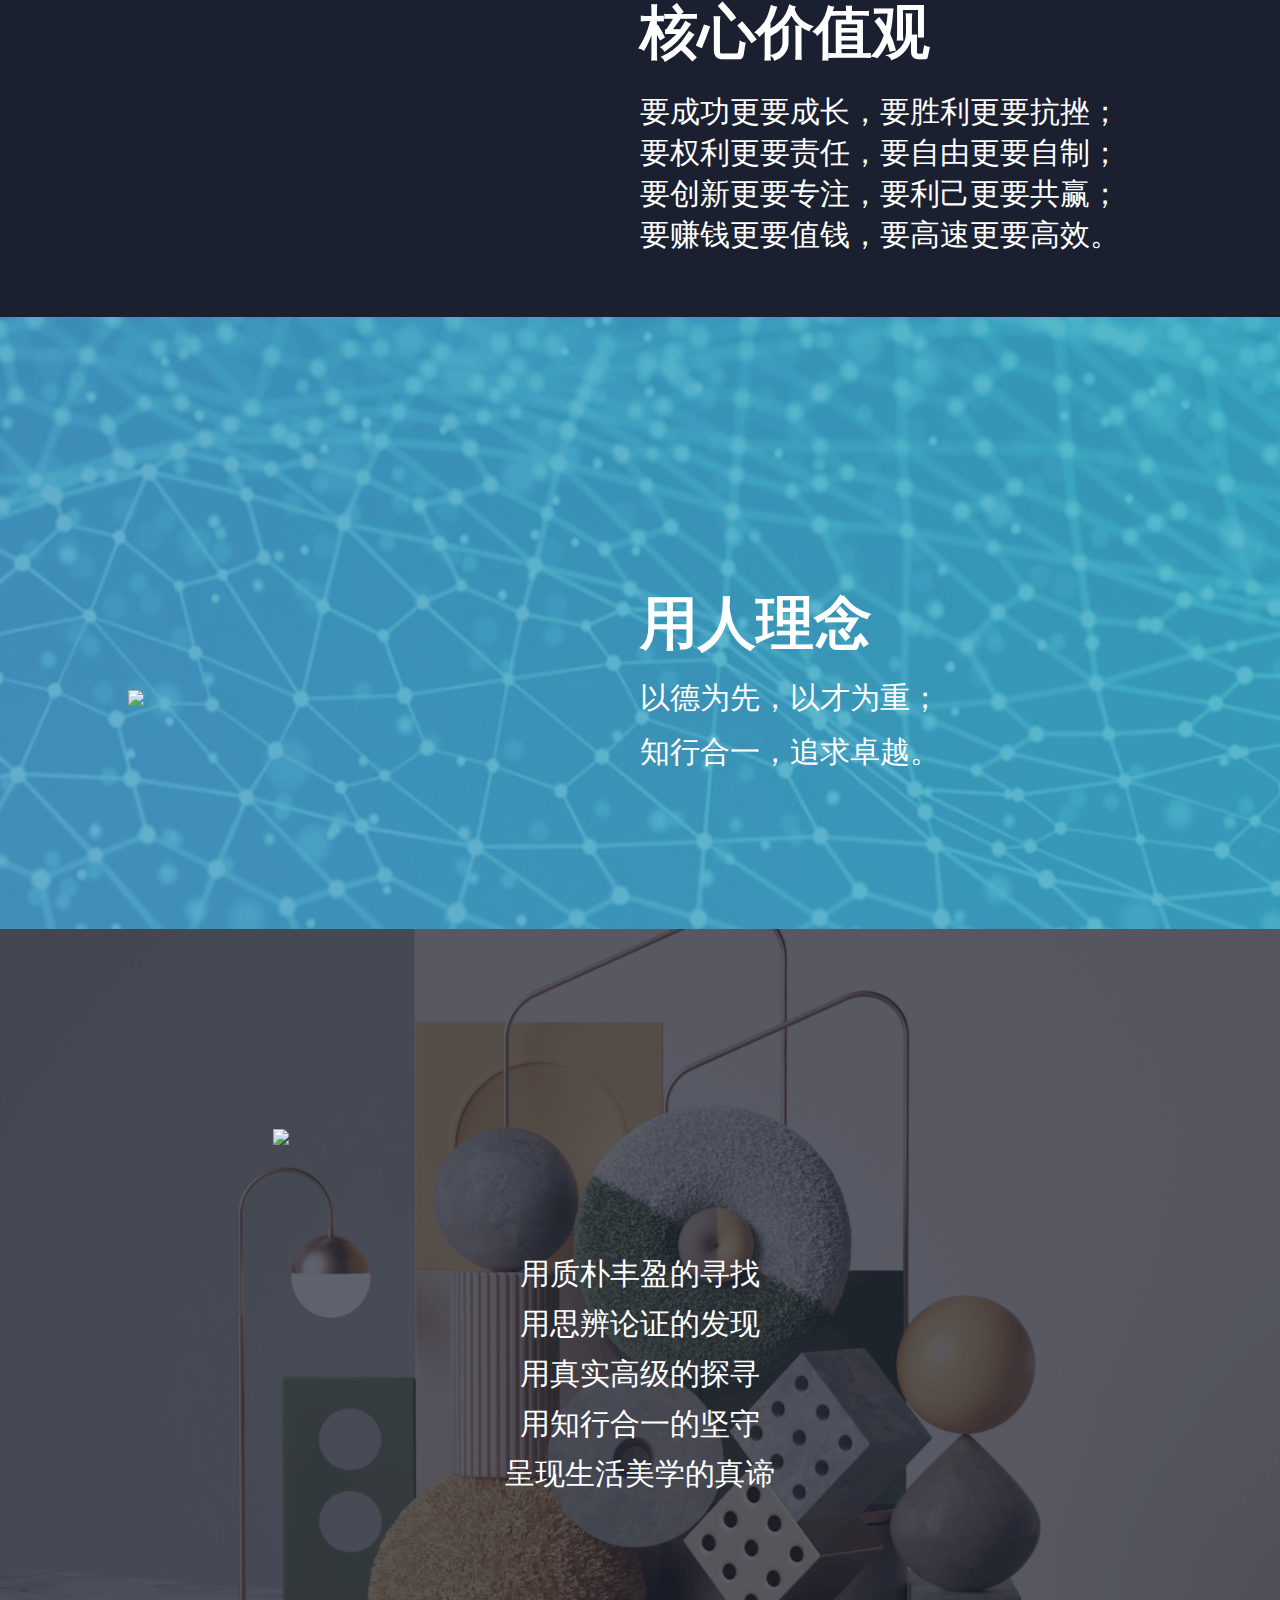
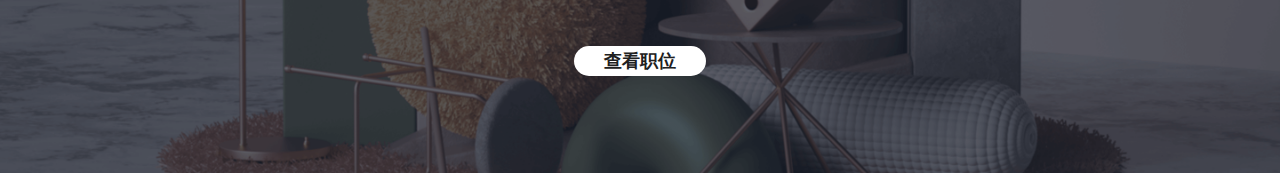
==== commit 017619ee: "lastest" ====
--- a/careers.html
+++ b/careers.html
@@ -9,6 +9,22 @@
 		<title>CAREERS | ELAB</title>
 		<link rel="stylesheet" href="css/reset.css"></link>
 		<link rel="stylesheet" href="css/style.css"></link>
+		<link rel="stylesheet" href="css/animate.min.css"></link>
+		<style type="text/css">
+			html,
+			body {
+				height: auto;
+			}
+			.full{padding-top: 0;}
+			#careers {
+				width: 100%;
+				height: auto;
+				background: #1b2030;
+				max-width: none;
+				overflow-x: hidden;
+				overflow-y: auto;
+			}
+		</style>
 	</head>
 
 	<body>
@@ -17,105 +33,102 @@
 
 			<div class="full">
 				<!--top menu-->
-				<div class="top-menu">
-					<div class="logo">
-						<a href="index.html"><img class="inner-icon" src="images/index/1_objects@2x_2.png" /></a>
-					</div>
-					<div class="menu"><img class="inner-icon" src="images/index/1_objects@2x_3.png" /></div>
-					<div class="cases">
-						<a href="projects.html"><img class="inner-icon" src="images/index/1_objects@2x_4.png" /></a>
-					</div>
-				</div>
-
-				<!--main menu-->
-				<div class="main-menu">
-					<div class="menu-close">X</div>
-					<ul class="menu-list">
-						<li>
-							<a href="licheng.html">我们是谁<small>WHO WE ARE</small></a>
-						</li>
-						<li>
-							<a href="do.html">我们在做什么<small>WHAT WE DO</small></a>
-						</li>
-						<li>
-							<a href="projects.html">作品案例<small>PROJECTS</small></a>
-						</li>
-						<li>
-							<a href="careers.html">加入我们<small>CAREERS</small></a>
-						</li>
-						<li>
-							<a href="contact.html">联系我们<small>CONTACTS</small></a>
-						</li>
-					</ul>
-				</div>
+			<div class="top-menu wow fadeInDown" data-wow-duration="1s" data-wow-delay="2s">
+				<div class="logo">
+					<a href="javascript:parent.showIndex();"><img class="inner-icon" src="http://yun-image.elab-plus.com/images/index/1_objects@2x_2.png" /></a>
+				</div>
+				<div class="menu"><img class="inner-icon" src="http://yun-image.elab-plus.com/images/index/1_objects@2x_3.png" /></div>
+				<div class="cases"><a href="javascript:parent.showIndex();parent.showProjects();"><img class="inner-icon" src="http://yun-image.elab-plus.com/images/index/1_objects@2x_4.png" /></a></div>
+			</div>
+			
+			<!--main menu-->
+			<div class="main-menu">
+				<div class="menu-close"></div>
+				<ul class="menu-list">
+					<li>
+						<a href="javascript:$('.main-menu').removeClass('active');parent.showIndex();parent.showWho();">我们是谁<small>WHO WE ARE</small></a>
+					</li>
+					<li>
+						<a href="javascript:$('.main-menu').removeClass('active');parent.showIndex();parent.showDo();">我们在做什么<small>WHAT WE DO</small></a>
+					</li>
+					<li>
+						<a href="javascript:$('.main-menu').removeClass('active');parent.showIndex();parent.showProjects();">作品案例<small>PROJECTS</small></a>
+					</li>
+					<li>
+						<a href="javascript:$('.main-menu').removeClass('active');parent.showIndex();parent.showCareers();">加入我们<small>CAREERS</small></a>
+					</li>
+					<li>
+						<a href="javascript:$('.main-menu').removeClass('active');parent.showIndex();parent.showContact();">联系我们<small>CONTACTS</small></a>
+					</li>
+				</ul>
+			</div>
+			
+			<div class="who-we-are wow fadeInUpIndex" data-wow-duration="1s" data-wow-delay="3s">
+				<p>
+					<a href="javascript:parent.showIndex();parent.showWho();">我们是谁</a>
+				</p>
+				<div class="slide-line"></div>
+				<div class="slide-line1"></div>
+			</div>
+			<div class="what-we-do wow fadeInUpIndex1" data-wow-duration="1s" data-wow-delay="3s">
+				<p>
+					<a href="javascript:parent.showIndex();parent.showDo();">我们在做什么</a>
+				</p>
+				<div class="slide-line"></div>
+				<div class="slide-line1"></div>
+			</div>
 
 				<!--main-->
 				<div class="index-body">&nbsp;</div>
 
-				<div class="who-we-are">
-					<p>
-						<a href="licheng.html">我们是谁</a>
-					</p>
-					<div class="slide-line"></div>
-				</div>
-				<div class="what-we-do">
-					<p>
-						<a href="do.html">我们在做什么</a>
-					</p>
-					<div class="slide-line"></div>
-				</div>
-				
-				<div class="page-parts">
-					
-					<img class="parts-img" src="images/join/1_objects@2x.png" />
-					<img class="parts-title" src="images/join/3_objects@2x.png" />
-                    <div class="parts2 page-parts">
-					    <div class="future">
-					    	<p class="title">公司愿景</p>
-					    	<p><span class="line"></span></p>
-					    	<p>以数据和技术驱动的新型房地产柔性开发的领导者</p>
-					    	<p>未来人居的缔造者</p>
-					    </div>
-					    <div class="ouer-values">
-					    	<p class="title">核心价值观</p>
-					    	<p>要成功更要成长，要胜利更要抗挫；</p>
-					    	<p>要权利更要责任，要自由更要自制；</p>
-					    	<p>要创新更要专注，要利己更要共赢；</p>
-					    	<p>要赚钱更要值钱，要高速更要高效。</p>
-					    </div>
-					    <img id="imgForParts2" class="parts-img" src="images/join/1_objects@2x_1.png" />
-				    </div>
-				    <div class="parts3 page-parts">
-				    	<div class="ouer-rules">
-					    	<p class="title">用人理念</p>
-					    	<p>以德为先，以才为重；</p>
-					    	<p>知行合一，追求卓越。</p>
-					    </div>
-				    </div>
-				    <div class="parts4 page-parts">
-				    	<img class="parts-title" src="images/join/3_objects@2x_1.png" />
-				    	<div class="ouer-find">
-					    	<p>用质朴丰盈的寻找</p>
-					    	<p>用思辨论证的发现</p>
-					    	<p>用真实高级的探寻</p>
-					    	<p>用知行合一的坚守</p>
-					    	<p>呈现生活美学的真谛</p>
-					    </div>
-					    <div class="view-jobs"><span>查看职位</span></div>
-				    </div>
-				</div>
-				
-				
-			</div>
-
-			<!--footer
-			<div class="footer">
-				<div class="left">COPYRIGHT © 2018 ELAB. ALL RIGHTS RESERVED.</div>
-				<div class="right">POWERED BY ELAB</div>
-			</div>-->
+				<div class="page-parts wow fadeInUp" data-wow-duration="1s" data-wow-delay="1.5s">
+
+					<img class="parts-img wow fadeIn" data-wow-duration="1s" data-wow-delay="2.5s" src="http://yun-image.elab-plus.com/images/join/1_objects@2x.png" />
+					<img class="parts-title wow fadeInLeft" data-wow-duration="1s" data-wow-delay="2.5s" src="http://yun-image.elab-plus.com/images/join/3_objects@2x.png" />
+
+					<div class="parts2 page-parts">
+						<div class="future wow fadeInUp" data-wow-duration="1s" data-wow-delay="0.5s">
+							<p class="title">公司愿景</p>
+							<p><span class="line"></span></p>
+							<p>以数据和技术驱动的新型房地产柔性开发的领导者</p>
+							<p>未来人居的缔造者</p>
+						</div>
+						<div class="ouer-values wow fadeInRight" data-wow-duration="1s" data-wow-delay="1s">
+							<p class="title">核心价值观</p>
+							<p>要成功更要成长，要胜利更要抗挫；</p>
+							<p>要权利更要责任，要自由更要自制；</p>
+							<p>要创新更要专注，要利己更要共赢；</p>
+							<p>要赚钱更要值钱，要高速更要高效。</p>
+						</div>
+						<img id="imgForParts2" class="parts-img wow fadeInUp" data-wow-duration="1s" src="http://yun-image.elab-plus.com/images/join/1_objects@2x_1.png" />
+					</div>
+
+					<div class="parts3 page-parts">
+						<div class="ouer-rules wow fadeInDown" data-wow-duration="1s" data-wow-delay="1s">
+							<p class="title">用人理念</p>
+							<p>以德为先，以才为重；</p>
+							<p>知行合一，追求卓越。</p>
+						</div>
+					</div>
+
+					<div class="parts4 page-parts">
+						<img class="parts-title wow fadeIn" data-wow-duration="1s" data-wow-delay="0.5s" src="http://yun-image.elab-plus.com/images/join/3_objects@2x_1.png" />
+						<div class="ouer-find">
+							<p class="wow fadeInUp" data-wow-duration="1s" data-wow-delay="0s">用质朴丰盈的寻找</p>
+							<p class="wow fadeInUp" data-wow-duration="1s" data-wow-delay="0.3s">用思辨论证的发现</p>
+							<p class="wow fadeInUp" data-wow-duration="1s" data-wow-delay="0.6s">用真实高级的探寻</p>
+							<p class="wow fadeInUp" data-wow-duration="1s" data-wow-delay="0.9s">用知行合一的坚守</p>
+							<p class="wow fadeInUp" data-wow-duration="1s" data-wow-delay="1.2s">呈现生活美学的真谛</p>
+						</div>
+						<div class="view-jobs wow fadeInDown" data-wow-duration="1s" data-wow-delay="2s"><span>查看职位</span></div>
+					</div>
+
+				</div>
+
+			</div>
 
 		</div>
-		
+
 		<div class="jobs-layer">
 			<div class="close-bar"></div>
 			<div class="desc">根据ELAB 2018年未来规划，现诚聘以下职位：</div>
@@ -127,172 +140,24 @@
 				<div class="tab-cell  font0">更新时间</div>
 			</div>
 			<div class="tab-body">
-			    <div class="tab inner-tab">
-			    	<div class="tab-cell">产品经理</div>
-				    <div class="tab-cell hidden-small">2</div>
-				    <div class="tab-cell hidden-small">上海公司</div>
-				    <div class="tab-cell">上海</div>
-				    <div class="tab-cell font0">2018.09.04 <i class="list-arrow"></i></div>
-				    <!--the detail-->
-				    <div class="detail">
-				    	<p class="b">职位要求</p>
-				    	<p>沟通执行：动手能力强，能快速将想法落地，在有限的资源情况下实现业务目标，精力充沛，沟通能力强，目标清晰以结果为导向，有一定的领导能力。沟通执行：动手能力强，能快速将想法落地，在有限的资源情况下实现业务目标，精力充沛，沟通能力强，目标清晰以结果为导向，有地，在有限的资源情况下实现业务目标，精力充沛，沟通能</p>
-				    	<p class="b">职位要求</p>
-				    	<p>沟通执行：动手能力强，能快速将想法落地，在有限的资源情况下实现业务目标，精力充沛，沟通能力强，目标清晰以结果为导向，有一定的领导能力。沟通执行：动手能力强，能快速将想法落地，在有限的资源情况下实现业务目标，精力充沛，沟通能力强，目标清晰以结果为导向，有地，在有限的资源情况下实现业务目标，精力充沛，沟通能</p>
-				    </div>
-			    </div>
-			    <div class="tab inner-tab">
-			    	<div class="tab-cell">数据库开发</div>
-				    <div class="tab-cell hidden-small">2</div>
-				    <div class="tab-cell hidden-small">上海公司</div>
-				    <div class="tab-cell">上海</div>
-				    <div class="tab-cell font0">2018.09.04 <i class="list-arrow"></i></div>
-				    <!--the detail-->
-				    <div class="detail">
-				    	<p class="b">职位要求</p>
-				    	<p>沟通执行：动手能力强，能快速将想法落地，在有限的资源情况下实现业务目标，精力充沛，沟通能力强，目标清晰以结果为导向，有一定的领导能力。沟通执行：动手能力强，能快速将想法落地，在有限的资源情况下实现业务目标，精力充沛，沟通能力强，目标清晰以结果为导向，有地，在有限的资源情况下实现业务目标，精力充沛，沟通能</p>
-				    	<p class="b">职位要求</p>
-				    	<p>沟通执行：动手能力强，能快速将想法落地，在有限的资源情况下实现业务目标，精力充沛，沟通能力强，目标清晰以结果为导向，有一定的领导能力。沟通执行：动手能力强，能快速将想法落地，在有限的资源情况下实现业务目标，精力充沛，沟通能力强，目标清晰以结果为导向，有地，在有限的资源情况下实现业务目标，精力充沛，沟通能</p>
-				    </div>
-			    </div>
-			    <div class="tab inner-tab">
-			    	<div class="tab-cell">策划经理</div>
-				    <div class="tab-cell hidden-small">2</div>
-				    <div class="tab-cell hidden-small">上海公司</div>
-				    <div class="tab-cell">上海</div>
-				    <div class="tab-cell font0">2018.09.04 <i class="list-arrow"></i></div>
-				    <!--the detail-->
-				    <div class="detail">
-				    	<p class="b">职位要求</p>
-				    	<p>沟通执行：动手能力强，能快速将想法落地，在有限的资源情况下实现业务目标，精力充沛，沟通能力强，目标清晰以结果为导向，有一定的领导能力。沟通执行：动手能力强，能快速将想法落地，在有限的资源情况下实现业务目标，精力充沛，沟通能力强，目标清晰以结果为导向，有地，在有限的资源情况下实现业务目标，精力充沛，沟通能</p>
-				    	<p class="b">职位要求</p>
-				    	<p>沟通执行：动手能力强，能快速将想法落地，在有限的资源情况下实现业务目标，精力充沛，沟通能力强，目标清晰以结果为导向，有一定的领导能力。沟通执行：动手能力强，能快速将想法落地，在有限的资源情况下实现业务目标，精力充沛，沟通能力强，目标清晰以结果为导向，有地，在有限的资源情况下实现业务目标，精力充沛，沟通能</p>
-				    </div>
-			    </div>
-			    <div class="tab inner-tab">
-			    	<div class="tab-cell">策划经理</div>
-				    <div class="tab-cell hidden-small">2</div>
-				    <div class="tab-cell hidden-small">上海公司</div>
-				    <div class="tab-cell">上海</div>
-				    <div class="tab-cell font0">2018.09.04 <i class="list-arrow"></i></div>
-				    <!--the detail-->
-				    <div class="detail">
-				    	<p class="b">职位要求</p>
-				    	<p>沟通执行：动手能力强，能快速将想法落地，在有限的资源情况下实现业务目标，精力充沛，沟通能力强，目标清晰以结果为导向，有一定的领导能力。沟通执行：动手能力强，能快速将想法落地，在有限的资源情况下实现业务目标，精力充沛，沟通能力强，目标清晰以结果为导向，有地，在有限的资源情况下实现业务目标，精力充沛，沟通能</p>
-				    	<p class="b">职位要求</p>
-				    	<p>沟通执行：动手能力强，能快速将想法落地，在有限的资源情况下实现业务目标，精力充沛，沟通能力强，目标清晰以结果为导向，有一定的领导能力。沟通执行：动手能力强，能快速将想法落地，在有限的资源情况下实现业务目标，精力充沛，沟通能力强，目标清晰以结果为导向，有地，在有限的资源情况下实现业务目标，精力充沛，沟通能</p>
-				    </div>
-			    </div>
-			    <div class="tab inner-tab">
-			    	<div class="tab-cell">策划经理</div>
-				    <div class="tab-cell hidden-small">2</div>
-				    <div class="tab-cell hidden-small">上海公司</div>
-				    <div class="tab-cell">上海</div>
-				    <div class="tab-cell font0">2018.09.04 <i class="list-arrow"></i></div>
-				    <!--the detail-->
-				    <div class="detail">
-				    	<p class="b">职位要求</p>
-				    	<p>沟通执行：动手能力强，能快速将想法落地，在有限的资源情况下实现业务目标，精力充沛，沟通能力强，目标清晰以结果为导向，有一定的领导能力。沟通执行：动手能力强，能快速将想法落地，在有限的资源情况下实现业务目标，精力充沛，沟通能力强，目标清晰以结果为导向，有地，在有限的资源情况下实现业务目标，精力充沛，沟通能</p>
-				    	<p class="b">职位要求</p>
-				    	<p>沟通执行：动手能力强，能快速将想法落地，在有限的资源情况下实现业务目标，精力充沛，沟通能力强，目标清晰以结果为导向，有一定的领导能力。沟通执行：动手能力强，能快速将想法落地，在有限的资源情况下实现业务目标，精力充沛，沟通能力强，目标清晰以结果为导向，有地，在有限的资源情况下实现业务目标，精力充沛，沟通能</p>
-				    </div>
-			    </div>
-			    <div class="tab inner-tab">
-			    	<div class="tab-cell">策划经理</div>
-				    <div class="tab-cell hidden-small">2</div>
-				    <div class="tab-cell hidden-small">上海公司</div>
-				    <div class="tab-cell">上海</div>
-				    <div class="tab-cell font0">2018.09.04 <i class="list-arrow"></i></div>
-				    <!--the detail-->
-				    <div class="detail">
-				    	<p class="b">职位要求</p>
-				    	<p>沟通执行：动手能力强，能快速将想法落地，在有限的资源情况下实现业务目标，精力充沛，沟通能力强，目标清晰以结果为导向，有一定的领导能力。沟通执行：动手能力强，能快速将想法落地，在有限的资源情况下实现业务目标，精力充沛，沟通能力强，目标清晰以结果为导向，有地，在有限的资源情况下实现业务目标，精力充沛，沟通能</p>
-				    	<p class="b">职位要求</p>
-				    	<p>沟通执行：动手能力强，能快速将想法落地，在有限的资源情况下实现业务目标，精力充沛，沟通能力强，目标清晰以结果为导向，有一定的领导能力。沟通执行：动手能力强，能快速将想法落地，在有限的资源情况下实现业务目标，精力充沛，沟通能力强，目标清晰以结果为导向，有地，在有限的资源情况下实现业务目标，精力充沛，沟通能</p>
-				    </div>
-			    </div>
-			    <div class="tab inner-tab">
-			    	<div class="tab-cell">策划经理</div>
-				    <div class="tab-cell hidden-small">2</div>
-				    <div class="tab-cell hidden-small">上海公司</div>
-				    <div class="tab-cell">上海</div>
-				    <div class="tab-cell font0">2018.09.04 <i class="list-arrow"></i></div>
-				    <!--the detail-->
-				    <div class="detail">
-				    	<p class="b">职位要求</p>
-				    	<p>沟通执行：动手能力强，能快速将想法落地，在有限的资源情况下实现业务目标，精力充沛，沟通能力强，目标清晰以结果为导向，有一定的领导能力。沟通执行：动手能力强，能快速将想法落地，在有限的资源情况下实现业务目标，精力充沛，沟通能力强，目标清晰以结果为导向，有地，在有限的资源情况下实现业务目标，精力充沛，沟通能</p>
-				    	<p class="b">职位要求</p>
-				    	<p>沟通执行：动手能力强，能快速将想法落地，在有限的资源情况下实现业务目标，精力充沛，沟通能力强，目标清晰以结果为导向，有一定的领导能力。沟通执行：动手能力强，能快速将想法落地，在有限的资源情况下实现业务目标，精力充沛，沟通能力强，目标清晰以结果为导向，有地，在有限的资源情况下实现业务目标，精力充沛，沟通能</p>
-				    </div>
-			    </div>
-			    <div class="tab inner-tab">
-			    	<div class="tab-cell">策划经理</div>
-				    <div class="tab-cell hidden-small">2</div>
-				    <div class="tab-cell hidden-small">上海公司</div>
-				    <div class="tab-cell">上海</div>
-				    <div class="tab-cell font0">2018.09.04 <i class="list-arrow"></i></div>
-				    <!--the detail-->
-				    <div class="detail">
-				    	<p class="b">职位要求</p>
-				    	<p>沟通执行：动手能力强，能快速将想法落地，在有限的资源情况下实现业务目标，精力充沛，沟通能力强，目标清晰以结果为导向，有一定的领导能力。沟通执行：动手能力强，能快速将想法落地，在有限的资源情况下实现业务目标，精力充沛，沟通能力强，目标清晰以结果为导向，有地，在有限的资源情况下实现业务目标，精力充沛，沟通能</p>
-				    	<p class="b">职位要求</p>
-				    	<p>沟通执行：动手能力强，能快速将想法落地，在有限的资源情况下实现业务目标，精力充沛，沟通能力强，目标清晰以结果为导向，有一定的领导能力。沟通执行：动手能力强，能快速将想法落地，在有限的资源情况下实现业务目标，精力充沛，沟通能力强，目标清晰以结果为导向，有地，在有限的资源情况下实现业务目标，精力充沛，沟通能</p>
-				    </div>
-			    </div>
-			    <div class="tab inner-tab">
-			    	<div class="tab-cell">策划经理</div>
-				    <div class="tab-cell hidden-small">2</div>
-				    <div class="tab-cell hidden-small">上海公司</div>
-				    <div class="tab-cell">上海</div>
-				    <div class="tab-cell font0">2018.09.04 <i class="list-arrow"></i></div>
-				    <!--the detail-->
-				    <div class="detail">
-				    	<p class="b">职位要求</p>
-				    	<p>沟通执行：动手能力强，能快速将想法落地，在有限的资源情况下实现业务目标，精力充沛，沟通能力强，目标清晰以结果为导向，有一定的领导能力。沟通执行：动手能力强，能快速将想法落地，在有限的资源情况下实现业务目标，精力充沛，沟通能力强，目标清晰以结果为导向，有地，在有限的资源情况下实现业务目标，精力充沛，沟通能</p>
-				    	<p class="b">职位要求</p>
-				    	<p>沟通执行：动手能力强，能快速将想法落地，在有限的资源情况下实现业务目标，精力充沛，沟通能力强，目标清晰以结果为导向，有一定的领导能力。沟通执行：动手能力强，能快速将想法落地，在有限的资源情况下实现业务目标，精力充沛，沟通能力强，目标清晰以结果为导向，有地，在有限的资源情况下实现业务目标，精力充沛，沟通能</p>
-				    </div>
-			    </div>
-			    <div class="tab inner-tab">
-			    	<div class="tab-cell">策划经理</div>
-				    <div class="tab-cell hidden-small">2</div>
-				    <div class="tab-cell hidden-small">上海公司</div>
-				    <div class="tab-cell">上海</div>
-				    <div class="tab-cell font0">2018.09.04 <i class="list-arrow"></i></div>
-				    <!--the detail-->
-				    <div class="detail">
-				    	<p class="b">职位要求</p>
-				    	<p>沟通执行：动手能力强，能快速将想法落地，在有限的资源情况下实现业务目标，精力充沛，沟通能力强，目标清晰以结果为导向，有一定的领导能力。沟通执行：动手能力强，能快速将想法落地，在有限的资源情况下实现业务目标，精力充沛，沟通能力强，目标清晰以结果为导向，有地，在有限的资源情况下实现业务目标，精力充沛，沟通能</p>
-				    	<p class="b">职位要求</p>
-				    	<p>沟通执行：动手能力强，能快速将想法落地，在有限的资源情况下实现业务目标，精力充沛，沟通能力强，目标清晰以结果为导向，有一定的领导能力。沟通执行：动手能力强，能快速将想法落地，在有限的资源情况下实现业务目标，精力充沛，沟通能力强，目标清晰以结果为导向，有地，在有限的资源情况下实现业务目标，精力充沛，沟通能</p>
-				    </div>
-			    </div>
-			    <div class="tab inner-tab">
-			    	<div class="tab-cell">策划经理</div>
-				    <div class="tab-cell hidden-small">2</div>
-				    <div class="tab-cell hidden-small">上海公司</div>
-				    <div class="tab-cell">上海</div>
-				    <div class="tab-cell font0">2018.09.04 <i class="list-arrow"></i></div>
-				    <!--the detail-->
-				    <div class="detail">
-				    	<p class="b">职位要求</p>
-				    	<p>沟通执行：动手能力强，能快速将想法落地，在有限的资源情况下实现业务目标，精力充沛，沟通能力强，目标清晰以结果为导向，有一定的领导能力。沟通执行：动手能力强，能快速将想法落地，在有限的资源情况下实现业务目标，精力充沛，沟通能力强，目标清晰以结果为导向，有地，在有限的资源情况下实现业务目标，精力充沛，沟通能</p>
-				    	<p class="b">职位要求</p>
-				    	<p>沟通执行：动手能力强，能快速将想法落地，在有限的资源情况下实现业务目标，精力充沛，沟通能力强，目标清晰以结果为导向，有一定的领导能力。沟通执行：动手能力强，能快速将想法落地，在有限的资源情况下实现业务目标，精力充沛，沟通能力强，目标清晰以结果为导向，有地，在有限的资源情况下实现业务目标，精力充沛，沟通能</p>
-				    </div>
-			    </div>
+				<div>暂无招聘信息</div>
 			</div>
 			<div class="tab-footer">
-				<div class="list-item"><img class="contact-icon" src="images/join/1_objects@2x_4.png" />上海市静安区彭江路602号E座408室</div>
-				<div class="list-item"><img class="contact-icon" src="images/join/1_objects@2x_5.png" /><a href="tel:02156519508">021-56519508</a></div>
-				<div class="list-item"><img class="contact-icon" src="images/join/1_objects@2x_6.png" /><a href="mailto:admin@elab-plus.com">admin@elab-plus.com</a></div>
+				<div class="list-item"><img class="contact-icon" src="http://yun-image.elab-plus.com/images/join/1_objects@2x_4.png" />上海市静安区彭江路602号E座408室</div>
+				<div class="list-item"><img class="contact-icon" src="http://yun-image.elab-plus.com/images/join/1_objects@2x_5.png" />
+					<a href="tel:02156519508">021-56519508</a>
+				</div>
+				<div class="list-item"><img class="contact-icon" src="http://yun-image.elab-plus.com/images/join/1_objects@2x_6.png" />
+					<a href="mailto:admin@elab-plus.com">admin@elab-plus.com</a>
+				</div>
 			</div>
 		</div>
 
 		<script src="js/jquery-1.11.3.min.js"></script>
+		<script src="js/wow.js"></script>
 		<script>
 			$(function() {
-
+				
 				//show menu
 				$(".menu").on("click", function(e) {
 					$(".main-menu").addClass("active");
@@ -302,22 +167,107 @@
 					$(".main-menu").removeClass("active");
 				});
 				
-				//open job list
-				$('.view-jobs').on('click',function(e){
-				    $(".jobs-layer").fadeIn(500);
-				});
-				//close job list
-				$('.close-bar').on('click',function(e){
-				    $(".jobs-layer").fadeOut(500);
-				});
-				
-				//show detail
-				$('.list-arrow').on('click',function(e){
-				    $(this).toggleClass("open");
-				    $(this).parent().next().slideToggle(300);
+				//hover style
+				$(".who-we-are").on('mouseover', function(e) {
+					$(".footer .left,#leftWave").addClass("active");
+					$(".who-we-are .slide-line,.who-we-are .slide-line1").addClass("active");
+				});
+				$(".who-we-are").on('mouseout', function(e) {
+					$(".footer .left,#leftWave").removeClass("active");
+					$(".who-we-are .slide-line,.who-we-are .slide-line1").removeClass("active").addClass("fadeInUp");
+
+				});
+
+				$(".what-we-do").on('mouseover', function(e) {
+					$(".footer .right,#rightWave").addClass("active");
+					$(".what-we-do .slide-line,.what-we-do .slide-line1").addClass("active");
+					$("#menuLayer .cases img").attr("src", "images/index/1_objects@2x_5.png");
+				});
+				$(".what-we-do").on('mouseout', function(e) {
+					//setTimeout(function(){
+					$(".footer .right,#rightWave").removeClass("active");
+					$(".what-we-do .slide-line,.what-we-do .slide-line1").removeClass("active").addClass("fadeInUp");
+					$("#menuLayer .cases img").attr("src", "images/index/1_objects@2x_4.png");
+					//},600);
+				});
+
+				//加载职位信息
+				$.get("http://106.14.225.13:8081/rest/listJob", function(result) {
+					console.log(result);
+					var $_list = result.result.list;
+					if($_list.length > 0) {
+						$(".tab-body").empty(); //清空demo
+						for(var i = 0; i < $_list.length; i++) {
+							var tmp = $_list[i];
+							var $_time = tmp['updateTime'];
+                            var $_date = getMyDate($_time);
+							var $_html = `<div class="tab inner-tab">
+			    	<div class="tab-cell">${tmp['postion']}</div>
+				    <div class="tab-cell hidden-small">${tmp['number']}</div>
+				    <div class="tab-cell hidden-small">${tmp['company']}</div>
+				    <div class="tab-cell">${tmp['locaton']}</div>
+				    <div class="tab-cell font0">${$_date} <i class="list-arrow" onclick="showDetail(this,${i})"></i></div>
+				    <div class="detail" id="details${i}"><div class="job-inner"><p>${tmp['description']}</p></div></div>
+				    </div>`;
+							$(".tab-body").append($_html);
+						}
+					}
+
+				});
+
+				//show jobs
+				$('.view-jobs').on('click', function(e) {
+					$(".jobs-layer").fadeIn(800);
+				});
+
+				//关闭jobs
+				$('.close-bar').on('click', function(e) {
+					$(".jobs-layer").fadeOut(800);
 				});
 
 			});
+			
+			function showDetail(obj,i){
+				$(obj).toggleClass("open");
+				$("#details"+i+"").toggleClass("show");
+			}
+
+			function startWow() {
+				//start wow
+				var wow = new WOW({
+					boxClass: 'wow',
+					animateClass: 'animated',
+					offset: 100,
+					mobile: true,
+					live: true
+				});
+				wow.init();
+			}
+
+			function menuShowProjects() {
+				top.closeAndShowPro('careersLayer');
+			}
+
+			function getMyDate(str) {
+				//console.log(new Date(str*1000));
+				var oDate = new Date(str*1000),
+					oYear = oDate.getFullYear(),
+					oMonth = oDate.getMonth() + 1,
+					oDay = oDate.getDate(),
+					oHour = oDate.getHours(),
+					oMin = oDate.getMinutes(),
+					oSen = oDate.getSeconds(),
+					//oTime = oYear + '-' + getzf(oMonth) + '-' + getzf(oDay) + ' ' + getzf(oHour) + ':' + getzf(oMin) + ':' + getzf(oSen); //最后拼接时间
+					oTime = oYear + '-' + getzf(oMonth) + '-' + getzf(oDay); //最后拼接时间
+				return oTime;
+			};
+			//补0操作
+			function getzf(num) {
+				if(parseInt(num) < 10) {
+					num = '0' + num;
+				}
+				return num;
+			}
 		</script>
 
 	</body>
--- a/css/style.css
+++ b/css/style.css
@@ -7,6 +7,7 @@
 	font-family: "AritaHeiti";
 	width: 100%;
 	height: 100%;
+	overflow-x: hidden;
 }
 ::-webkit-scrollbar{
 	width: 0;
@@ -14,12 +15,13 @@
 .page {
 	width: 100%;
 	height: 100%;
-	max-width: 1440px;
+	/*max-width: 1440px;*/
 	/*max-height: 1024px;*/
 	position: relative;
 	margin: 0 auto;
 	background: #fff;
 	overflow: hidden;
+	/*opacity: 0;*/
 }
 
 .inner-icon {
@@ -27,7 +29,19 @@
 	position: relative;
 	z-index: 1;
 }
-
+.slider-img{
+	width: 100%;
+	height: 100%;
+	position: relative;
+	z-index: 1;
+	display: none;
+}
+.slider-img:nth-child(1){
+	display: block;
+}
+.hideimg{
+	opacity: 0;
+}
 .full {
 	width: 100%;
 	background: #4d9bbf;
@@ -36,30 +50,72 @@
 .none{
 	display: none;
 }
-
+.small-line{
+	display: none;
+}
+.big-line{
+	display: block;
+	width: 100%;
+	height: 30px;
+	background: none;
+	font-size: 0;
+}
+
+.loading{
+	width: 100%;
+	height: 100%;
+	position: fixed;
+	left: 0;
+	top: 0;
+	z-index: 99999;
+	overflow: hidden;
+}
+.loading iframe{
+	width: 100%;
+	height: 100%;
+	overflow: hidden;
+	border: none;
+	padding: 0;
+	margin: 0;
+}
 /****top menu****/
-
+#menuLayer{
+	width: 100%;
+	height: 100%;
+	position: fixed;
+	left: 0;
+	top: 0;
+	z-index: 100;
+	background: none;
+}
 .top-menu {
-	width: 92%;
-	margin: 20px auto;
+	width: 100%;
+	padding: 20px 0;
 	height: 24px;
 	font-size: 0;
 	position: relative;
 	z-index: 10;
+	/*background: url(../images/menu-bg.jpg) no-repeat;
+	background-size: 100% 100%;
+	opacity: 0;*/
+}
+
+#menuLayer .top-menu{
+	opacity: 1;
 }
 
 .logo {
 	width: 4.7%;
 	position: absolute;
-	top: -10%;
-	left: 0;
+	top: 32%;
+	left: 4%;
 	cursor: pointer;
 }
 
 .menu {
 	width: 3.4%;
 	position: absolute;
-	top: 5%;
+	top: 35%;
 	left: 48.3%;
 	cursor: pointer;
 }
@@ -67,8 +123,8 @@
 .cases {
 	width: 3.4%;
 	position: absolute;
-	top: 5%;
-	right: 0;
+	top: 45;
+	right: 4%;
 	cursor: pointer;
 }
 
@@ -99,8 +155,14 @@
 	font-family: "Arial";
 	font-size: 40px;
 	cursor: pointer;
-}
-
+	background: url(../images/projects/1_objects@2x_3.png) no-repeat 50% 50%;
+	background-size: contain;
+	transition: all ease 1s;
+	transform: rotate(0);
+}
+.menu-close:hover{
+	transform: rotate(360deg);
+}
 .menu-list {
 	width: 100%;
 	margin: 0 auto;
@@ -127,7 +189,9 @@
 .menu-list li a {
 	color: #fff;
 }
-
+#index{
+	z-index: 10;
+}
 .index-body {
 	width: 92%;
 	height: 87%;
@@ -135,25 +199,30 @@
 	margin: 0 auto;
 	position: relative;
 	z-index: 10;
-}
-
+	/*background: #fff;*/
+}
+.slideCanvas{
+	width: 100%;
+	height: 100%;
+	position: absolute;
+	left: 0;
+	top: 0;
+}
 .slider,
 .small-slider {
 	width: 100%;
 	height: 100%;
-}
-
-.unslider li img.slider-inner-img {
-	width: 90%;
-	position: absolute;
-	z-index: 4;
-	left: 5%;
-	top: 35%;
-	height: auto;
-	min-height: auto;
-}
-.animation{
-	visibility: hidden;
+	overflow: hidden;
+	position: relative;
+	z-index: 30;
+}
+
+.slider ul,
+.slider ul li{
+	width: 100%;
+	height: 100%;
+	overflow: hidden;
+	position: relative;
 }
 
 .link-box {
@@ -174,6 +243,23 @@
 	padding: 5px 2.5%;
 	font-weight: 700;
 }
+.slider-title{
+	width: 100%;
+	text-align: center;
+	position: absolute;
+	left: 0;
+	top: 43%;
+	font-size: 160px;
+	font-weight: 300;
+	color: #fff;
+	z-index: 10;
+}
+/*.slider ul li:nth-child(2) .slider-title{
+	color: #000;
+}
+.slider ul li:nth-child(3) .slider-title{
+	color: #fff;
+}*/
 
 .small-slider {
 	display: none;
@@ -188,7 +274,7 @@
 	line-height: 30px;
 	height: 30px;
 	position: absolute;
-	z-index: 10;
+	z-index: 15;
 	left: -8%;
 	top: 45%;
 	color: #1b2030;
@@ -203,20 +289,32 @@
 .slide-line {
 	position: absolute;
 	left: 50%;
-	top: 50%;
+	top: 70%;
+	width: 1px;
+	height: 50px;
+	margin: 3px auto 0;
+	font-size: 0px;
+	background: #1b2030;
+	transform: translateY(3%);
+	transition: all ease 0.8s;
+}
+.slide-line1 {
+	position: absolute;
+	left: 50%;
+	top: -210px;
 	width: 1px;
 	height: 200px;
 	margin: 3px auto 0;
 	font-size: 0px;
 	background: #1b2030;
-	transform: translateY(3%);
+	transform: translateY(-100px);
 	transition: all ease 0.8s;
-}
-
+	opacity: 0;
+}
 .what-we-do {
 	left: auto;
 	right: -8%;
-	transform: rotate(-90deg);
+	/*transform: rotate(-90deg);*/
 }
 
 .who-we-are a,
@@ -224,17 +322,31 @@
 	color: #1B2030;
 }
 
-.who-we-are:hover .slide-line {
+.who-we-are .slide-line.active {
+	transition: all ease 0.8s;
 	transform: translateY(-110%);
 }
 
-.what-we-do:hover {
-	color: #fff;
-}
-
-.what-we-do:hover .slide-line {
-	transform: translateY(-110%);
+.what-we-do:hover,
+.who-we-are:hover {
+	color: #fff;
+}
+.what-we-do:hover a,
+.who-we-are:hover a{
+	color: #fff;
+}
+.what-we-do .slide-line.active,
+.who-we-are .slide-line.active {
+	transition: all ease 0.8s;
+	transform: translateY(50px);
 	background: #fff;
+}
+.what-we-do .slide-line1.active,
+.who-we-are .slide-line1.active {
+	transition: all ease 0.8s;
+	transform: translateY(0px);
+	background: #fff;
+	opacity: 1;
 }
 
 .wave-bg {
@@ -246,24 +358,87 @@
 	z-index: 1;
 	transition: all ease 1.2s;
 }
-
+.wave-bg-inner1,
+.wave-bg-inner2{
+	width: 70%;
+	height: 400%;
+	position: absolute;
+	right: 0;
+	top: 0;
+	z-index: 5;
+}
+.wave-bg-inner2{
+	z-index: 10;
+}
 #leftWave {
-	background: url(../images/index/1_objects_7.png) no-repeat left top;
-	background-size: 100% 100%;
+	/*background: #5aa8c2;url(../images/index/1_objects_7.png) repeat-y left top;
+	background-size: 50% 100%;*/
+	background-image: linear-gradient(to right, #5aa8c2 80%, #fff 80%);
 	transform: translateX(-100%);
 }
-
+#leftWave .wave-bg-inner1{
+	background: url(../images/wave-top.png) no-repeat right top;
+	background-size: 30% 100%;
+	-webkit-animation: move_wave 12s linear 0s infinite;
+	animation: move_wave 12s linear 0s infinite;
+}
+#leftWave .wave-bg-inner2{
+	background: url(../images/wave-mid.png) no-repeat right top;
+	background-size: 30% 100%;
+	-webkit-animation: move_wave 12s linear 3s infinite;
+	animation: move_wave 12s linear 3s infinite;
+}
 #rightWave {
 	left: auto;
 	right: 0;
-	background: url(../images/index/1_objects_6.png) no-repeat left top;
-	background-size: 100% 100%;
+	/*background: url(../images/index/1_objects_6.png) repeat-y right top;
+	background-size: 100% 100%;*/
+	background-image: linear-gradient(to left, #1b2030 80%, #fff 80%);
 	transform: translateX(100%);
+}
+#rightWave .wave-bg-inner1,
+#rightWave .wave-bg-inner2{
+	width: 70%;
+	height: 500%;
+	position: absolute;
+	right: auto;
+	left: 0;
+	top: -10%;
+	z-index: 5;
+}
+#rightWave .wave-bg-inner1{
+	background: url(../images/wave-top-1.png) no-repeat left top;
+	background-size: 30% 100%;
+	-webkit-animation: move_wave 12s linear 0s infinite;
+	animation: move_wave 12s linear 0s infinite;
+}
+#rightWave .wave-bg-inner2{
+	background: url(../images/wave-mid-1.png) no-repeat left top;
+	background-size: 30% 100%;
+	-webkit-animation: move_wave 12s linear 3s infinite;
+	animation: move_wave 12s linear 3s infinite;
 }
 
 #leftWave.active,
 #rightWave.active {
 	transform: translateX(0);
+}
+@keyframes move_wave {
+    0% {
+        transform: translateY(0) translateZ(0) scaleX(1);
+    }
+    25% {
+        transform: translateY(-30%) translateZ(0) scaleX(0.88);
+    }
+    50% {
+        transform: translateY(-60%) translateZ(0) scaleX(1);
+    }
+    75% {
+        transform: translateY(-30%) translateZ(0) scaleX(0.88);
+    }
+    100% {
+        transform: translateY(0) translateZ(0) scaleX(1);
+    }
 }
 
 .footer {
@@ -278,18 +453,17 @@
 }
 
 .footer div {
-	width: 70%;
+	width: 50%;
 	display: inline-block;
-	font-size: 18px;
+	font-size: 14px;
 	font-weight: 400;
-	font-family: 'aven';
 	text-align: left;
 	transition: all ease 0.8s;
 }
 
 .footer div:nth-child(2) {
 	text-align: right;
-	width: 30%;
+	width: 50%;
 }
 
 .footer .left.active,
@@ -353,8 +527,8 @@
 	.menu {
 		width: 13.4%;
 		position: absolute;
-		top: 5%;
-		left: 0%;
+		top: 35%;
+		left: 3%;
 		cursor: pointer;
 	}
 	.cases {
@@ -377,12 +551,138 @@
 	.footer .left {
 		width: 100%;
 		text-align: center;
+		line-height: 140%;
 	}
 	.footer .right {
 		display: none;
 	}
 }
 
+/*****main for who we are****/
+.pageLayer{
+	z-index: 200;
+}
+.whoWeAre{
+	width: 100%;
+	height: 100%;
+	background: #1b2030;
+	overflow-x: hidden;
+	overflow-y: auto;
+	position: absolute;
+	left: 0;
+	top: 0;
+	z-index: 210;
+	transform: translateX(-100%);
+	transition: all ease 1s;
+	line-height: 0;
+    font-size: 0;
+}
+.whoWeAre.in{
+	/*animation: slideInLeft 1s linear 0s forwards;*/
+	transform: translateX(0);
+}
+.black-mask{
+	width: 100%;
+	height: 100%;
+	position: absolute;
+	z-index: 10;
+	left: 0;
+	top: 0;
+	background: #1b2030;
+}
+.whoWeAre.in .black-mask{
+	animation: slideOutRight 1s linear 1.2s forwards;
+}
+.whoWeAre iframe{
+	position: absolute;
+	left: 0;
+	top: 0;
+	z-index: 5;
+}
+
+/*****main for what we do****/
+.whatWeDo{
+	width: 100%;
+	height: 100%;
+	background: #1b2030;
+	overflow-x: hidden;
+	overflow-y: auto;
+	position: absolute;
+	left: 0;
+	top: 0;
+	z-index: 210;
+	transform: translateX(100%);
+	transition: all ease 1s;
+	line-height: 0;
+    font-size: 0;
+}
+.whatWeDo .black-mask{
+	background: #4d9bbf;
+}
+.whatWeDo.in{
+	/*animation: slideInRight 1s linear 0s forwards;*/
+	transform: translateX(0);
+}
+.whatWeDo.in .black-mask{
+	animation: slideOutLeft 1s linear 1.2s forwards;
+}
+.whatWeDo iframe{
+	position: absolute;
+	left: 0;
+	top: 0;
+	z-index: 5;
+}
+
+/*****main for contacts****/
+.contactLayer{
+	width: 100%;
+	height: 100%;
+	background: #1b2030;
+	overflow-x: hidden;
+	overflow-y: auto;
+	position: absolute;
+	left: 0;
+	top: 0;
+	z-index: 210;
+	display: none;
+	line-height: 0;
+    font-size: 0;
+}
+
+/*****main for contacts****/
+.careersLayer{
+	width: 100%;
+	height: 100%;
+	background: #1b2030;
+	overflow-x: hidden;
+	overflow-y: auto;
+	position: absolute;
+	left: 0;
+	top: 0;
+	z-index: 210;
+	display: none;
+	line-height: 0;
+    font-size: 0;
+}
+
+/*****main for projects****/
+.projectsLayer{
+	width: 100%;
+	height: 100%;
+	background: #1b2030;
+	overflow-x: hidden;
+	overflow-y: auto;
+	position: absolute;
+	left: 0;
+	top: 0;
+	z-index: 210;
+	display: none;
+	line-height: 0;
+    font-size: 0;
+}
+.projectsLayer.in{
+	
+}
 
 /*****contact****/
 
@@ -505,7 +805,7 @@
 	z-index: 7;
 }
 
-.parts2 {
+.parts2,#parts2 {
 	background: #1b2030;
 }
 
@@ -660,6 +960,8 @@
 	text-align: center;
 	font-size: 18px;
 	font-weight: 700;
+	position: relative;
+	z-index: 10;
 }
 .tab div:nth-child(1){
 	text-align: left;
@@ -699,12 +1001,37 @@
 	background-size: contain;
 }
 .tab .detail{
+	width: 60%;
+/*	line-height: 0;
+	padding-bottom: 20px;*/
+	height: 0;
+	overflow-x: hidden;
+	overflow-y: auto;
+	transition: all ease 1s;
+	transform-origin: top center;
+	position: relative;
+	z-index: 5;
+}
+.tab .detail::-webkit-scrollbar{
+	width: 0;
+}
+/*.tab .detail::-webkit-scrollbar-thumb{
+	width: 5px;
+	background: #ddd;
+}*/
+.tab .detail .job-inner{
 	width: 100%;
 	color: #2a2a2a;
 	font-size: 18px;
 	line-height: 150%;
-	padding-bottom: 20px;
-	display: none;
+	opacity: 0;
+	transition: all ease 1s;
+}
+.tab .detail.show {
+	height: 250px;
+}
+.tab .detail.show .job-inner{
+    animation: fadeIn 1s ease 0.5s forwards;
 }
 .tab .detail .b{
 	font-weight: 700;
@@ -861,7 +1188,7 @@
 
 
 /******projects******/
-#projects{
+#projects,#doDetail{
 	background: #1B2030;
 	height: auto;
 }
@@ -871,6 +1198,14 @@
 }
 #projects .who-we-are a,
 #projects .what-we-do a {
+	color: #fff;
+}
+#doDetail .who-we-are,
+#doDetail .what-we-do{
+	top: 400px;
+}
+#doDetail .who-we-are a,
+#doDetail .what-we-do a {
 	color: #fff;
 }
 .project-list{
@@ -972,7 +1307,7 @@
 	margin: 0;
 	padding: 0;
 	font-size: 0;
-	background: #fff;
+	background: #1b2030;
 }
 .project-item-detail{
 	width: 100%;
@@ -988,7 +1323,7 @@
 	position: absolute;
 	left: 0;
 	top: 1%;
-	z-index: 10;
+	z-index: 20;
 	background: url(../images/projects/1_objects@2x_3.png) no-repeat 50% 50%;
 	background-size: contain;
     transition: all linear 0.5s;
@@ -1030,7 +1365,320 @@
 }
 .project-item-detail .item-icon img{
 	width: 2%;
-}
+	animation: upAndDown 1s linear infinite;
+}
+.info-list{
+	width: 80%;
+	margin: 0 auto;
+	padding: 60px 0;
+	text-align: center;
+	font-size: 0;
+}
+.info-list li{
+	width: 20%;
+	display: inline-block;
+	color: #fff;
+	font-size: 18px;
+	font-weight: 700;
+	line-height: 30px;
+}
+.info-list li small{
+	font-weight: 300;
+}
+#parts3 .inner-icon{
+	height: auto;
+	max-height: 1024px;
+	z-index: 1;
+}
+.inner-mask{
+	width: 100%;
+	height: 100%;
+	background: rgba(27,32,48,0.95);
+	position: absolute;
+	z-index: 2;
+	left: 0;
+	top: 0;
+}
+.number-line{
+	width: 70%;
+	font-size: 0;
+	margin: 100px auto 0 25%;
+	max-width: 1008px;
+}
+.number-box{
+	display: inline-block;
+	width: 60%;
+	text-align: left;
+	font-size: 300px;
+	font-weight: 300;
+	font-family: 'DINCond';
+	color: #fff;
+	position: relative;
+	vertical-align: top;
+}
+.line1 .number-box:nth-child(1){
+	width: 40%;
+}
+.line2 .number-box:nth-child(1){
+	width: 40%;
+}
+.line1 .w-right{
+	font-size: 50px;
+	text-align: right;
+	padding-right: 40%;
+	margin-top: -30%;
+}
+
+.line1 .month{
+	padding-right: 75%;
+	margin-top: -20%;
+}
+.line1 .w-left{
+	font-size: 28px;
+	text-align: left;
+	margin-top: 30px;
+}
+.line1 .circle{
+	padding-left: 3%;
+	/*margin-top: 14%;*/
+}
+.line2{
+	/*margin-top: -70px;*/
+}
+.line2 .w-right{
+	font-size: 28px;
+	text-align: right;
+	margin-top: -23%;
+}
+.line2 .percent{
+	font-family: AritaHeiti;
+	width: 5%;
+	font-size: 50px;
+	position: absolute;
+	z-index: 2;
+	left: 50%;
+	top: 12%;
+}
+.line2 .p2{
+	left: 47%;
+	top: 15%;
+}
+.line2 .rate{
+	padding-right: 8%;
+}
+.line2 .trade{
+	    margin-right: 10px;
+    padding-right: 18%;
+    margin-top: -15.5%;
+}
+/******parts4**/
+#parts4 .inner-icon{
+	height: auto;
+	position: relative;
+	max-height: 1024px;
+	object-position: 10%;
+}
+.part-icon{
+	width: 9.64%;
+	position: absolute;
+	z-index: 2;
+	left: 3%;
+	top: 3%;
+}
+#parts4 .title{
+	font-size: 40px;
+	color: #fff;
+	width: 100%;
+	position: absolute;
+	text-align: center;
+	left: 0;
+	top: 32%;
+	font-weight: 700;
+	z-index: 10;
+	letter-spacing: 2.142858px;
+}
+#parts4 .desc{
+	font-size: 35px;
+	color: #fff;
+	width: 100%;
+	text-align: center;
+	position: absolute;
+	left: 0;
+	top: 40%;
+	font-weight: 300;
+	z-index: 10;
+	letter-spacing:3px;
+	padding-left: 3px;
+}
+#parts4 .parts-links,#parts5 .parts-links{
+	color: #202020;
+	font-size: 18px;
+	background: #fff;
+	border-radius: 20px;
+	padding: 8px 2.5%;
+	font-weight: 700;
+}
+
+/**parts5***/
+#parts5{
+	background: #1b2030;
+}
+#parts5 .inner-icon{
+	height: auto;
+	position: relative;
+	margin-top: 427px;
+	z-index: 1;
+}
+#parts5 .words1{
+	position: absolute;
+	left: 10%;
+	top: 8%;
+	z-index: 5;
+	font-size: 40px;
+	font-weight: 700;
+	color: #fff;
+	text-align: left;
+}
+#parts5 .words1 p{
+	font-size: 24px;
+	font-weight: 300;
+	margin-top: 10px;
+}
+#parts5 .words2{
+	width: 32%;
+	position: absolute;
+	left: 56%;
+	top: 7.2%;
+	z-index: 5;
+	font-size: 25px;
+	font-weight: 300;
+	color: #fff;
+	text-align: left;
+	line-height: 52px;
+}
+
+/**parts6***/
+#parts6{
+	background: #1b2030;
+	height: 774px;
+}
+#parts6 .words1{
+	width: 51%;
+	position: absolute;
+	left: 10%;
+	top: 15%;
+	z-index: 5;
+	font-size: 40px;
+	font-weight: 700;
+	color: #fff;
+	text-align: left;
+}
+#parts6 .words1 p{
+	font-size: 24px;
+	font-weight: 300;
+	margin-top: 10px;
+}
+#parts6 .words1 p.about{
+	margin-top: 70px;
+	font-family: "PingFang SC";
+    font-size: 25px;
+    font-weight: 300;
+    line-height: 50px;
+    letter-spacing: 1.5px;
+}
+.about-link{
+	width: 100%;
+	margin-top: 70px;
+	text-align: left;
+}
+#parts6 .parts-links{
+    color: #202020;
+    font-size: 18px;
+    background: #fff;
+    border-radius: 20px;
+    padding: 10px 5%;
+    font-weight: 700;
+}
+.dm-app{
+	width: 20%;
+	max-height: 592px;
+	object-fit: contain;
+	position: absolute;
+	top: 14%;
+	right: 5%;
+	z-index: 5;
+}
+
+/**parts7***/
+#parts7{
+	background: #3facbf;
+	height: 250px;
+}
+.top-line{
+	widows: 100%;
+	height: 5px;
+	background: #fff;
+	font-size: 0;
+	line-height: 5px;
+}
+.project-name{
+	width: 30%;
+	position: absolute;
+	left: 5%;
+	top: 30%;
+	color: #ffffff;
+    font-size: 64px;
+    font-weight: 700;
+    line-height: 81px;
+    letter-spacing: 4px;
+}
+.project-name p{
+    font-family: 'aven';
+    font-size: 26px;
+    font-weight: 400;
+    line-height: 33px;
+    letter-spacing: 15.1px;
+}
+
+.project-qrcode{
+	width: 11%;
+	position: absolute;
+	right: 7%;
+	top: 15%;
+	color: #ffffff;
+    font-size: 18px;
+    font-weight: 700;
+    line-height: 23px;
+    letter-spacing: 7px;
+}
+.project-qrcode .qrcode{
+	width: 100%;
+	max-height: 158px;
+	object-fit: contain;
+}
+
+/***middle portrait***/
+@media only screen and (max-width: 768px) and (orientation: portrait) {
+	.project-item-detail .item-desc span{
+		letter-spacing: 60px;
+		padding-left: 60px;
+	}
+	.project-item-detail .item-title{
+		font-size: 10vw;
+		letter-spacing: 5px;
+	}
+	.project-item-detail .item-title p{
+		font-size: 5vw;
+		letter-spacing: 9px;
+	}
+	.project-item-detail .item-icon{
+		top: 63%;
+	}
+	.project-item-detail .item-icon img{
+		width: 5%;
+	}
+}
+
 /*****small*****/
 @media only screen and (max-width: 667px) and (-webkit-min-device-pixel-ratio:2) {
 	.item-desc span{
@@ -1050,4 +1698,1196 @@
 		background: none;
 		font-size: 0;
 	}
+	.big-line{
+		display: none;
+	}
+	.project-item-detail .item-desc span{
+		letter-spacing: 20px;
+		padding-left: 20px;
+	}
+	.project-item-detail .item-title{
+		font-size: 10vw;
+		letter-spacing: 5px;
+		top: 42%;
+	}
+	.project-item-detail .item-title p{
+		font-size: 5vw;
+		letter-spacing: 9px;
+	}
+	.project-item-detail .item-icon{
+		top: 60%;
+	}
+	.project-item-detail .item-icon img{
+		width: 8%;
+	}
+	.info-list{
+		width: 100%;
+	}
+	.info-list li{
+		width: 33%;
+		font-size: 16px;
+		margin-bottom: 20px;
+	}
+}
+
+
+/****what we do******/
+#whatWeDo{
+	width: 100%;
+	background: #1b2030;
+	max-width: none;
+	overflow-x: hidden;
+	overflow-y: auto;
+}
+#whatWeDo .project-list{
+	width: 100%;
+	margin-bottom: 0;
+}
+#whatWeDo .inner-icon{
+	height: auto;
+}
+#do1{
+	text-align: left;
+	line-height: 0;
+	overflow: hidden;
+}
+.img1{
+	width: 100%;
+    margin: 300px auto;
+	position: relative;
+	z-index: 1;
+}
+.img2{
+	width: 35.9%;
+	left: 9%;
+	top: 17px;
+	position: absolute;
+	z-index: 2;
+}
+#do1 .words1{
+	position: absolute;
+	z-index: 5;
+    width: 100%;
+    left: 0;
+    top: 42%;
+    color: #ffffff;
+    font-size: 75px;
+    font-weight: 300;
+    line-height: 55px;
+    text-align: center;
+    letter-spacing: 14px;
+    padding-left: 14px;
+}
+#do1 .words1 strong{
+	display: block;
+	width: 100%;
+	font-weight: 700;
+	letter-spacing: 5px;
+	margin-top: 60px;
+    line-height: 20px;
+}
+#do1 .words1 span{
+	width: auto;
+	margin: 0 auto;
+    font-size: 17px;
+    font-weight: 300;
+    line-height: 18px;
+    text-align: center;
+    letter-spacing: 2px;
+    padding-bottom: 5px;
+    border-bottom: 1px  solid  #fff;
+}
+#do1 .words2{
+	position: absolute;
+	z-index: 5;
+    width: 32%;
+    left: 47%;
+    bottom: 5%;
+    color: #ffffff;
+    font-size: 30px;
+    font-weight: 700;
+    line-height: 100%;
+}
+#do1 .words2 p{
+	font-size: 20px;
+	font-weight: 300;
+	margin-top: 20px;
+}
+
+#do2 .words1,
+#do4 .words1{
+	position: absolute;
+	z-index: 5;
+    width: 100%;
+    left: 0;
+    top: 40%;
+    color: #ffffff;
+    font-size: 72px;
+    font-weight: 700;
+    letter-spacing: 14px;
+    padding-left: 14px;
+    text-shadow: 0px 30px 60px 0px rgba(0,0,0,0.5);
+}
+#do2 .words1 p,
+#do4 .words1 p{
+	font-size: 43px;
+	font-weight: 400;
+	letter-spacing: 7px;
+}
+#do3 {
+	text-align: left;
+}
+#do3 .inner-icon{
+	width: 50%;
+	margin-left: 0;
+	height: auto;
+}
+#do3 .words1{
+	position: absolute;
+	z-index: 5;
+    width: 43%;
+    left: 3%;
+    top: 40%;
+    color: #ffffff;
+    font-size: 40px;
+    font-weight: 700;
+    text-align: right;
+    line-height: 51px;
+}
+#do3 .words2{
+	position: absolute;
+	z-index: 5;
+    width: 43%;
+    right: 4%;
+    top: 39%;
+    color: #ffffff;
+    font-size: 20px;
+    font-weight: 300;
+    line-height: 180%;
+}
+#do5 {
+	text-align: left;
+}
+#do5 .inner-icon{
+	width: 50%;
+	margin-left: 0;
+	height: auto;
+}
+#do5 .words1{
+	position: absolute;
+	z-index: 5;
+    width: 43%;
+    left: 3%;
+    top: 40%;
+    color: #ffffff;
+    font-size: 40px;
+    font-weight: 700;
+    text-align: right;
+    line-height: 51px;
+}
+#do5 .words2{
+	position: absolute;
+	z-index: 5;
+    width: 43%;
+    right: 4%;
+    top: 39%;
+    color: #ffffff;
+    font-size: 20px;
+    font-weight: 300;
+    line-height: 180%;
+}
+
+@media only screen and (max-width: 1280px){
+	#do1 .words1{
+		line-height: 35px;
+		top: 41%;
+	}
+	#do1 .words2{
+        width: 43%;
+    }
+    #do1 .words2 p{
+    	font-size: 20px;
+    }
+    #do3 .words1{
+        width: 47%;
+        left: 0;
+        font-size: 30px;
+    }
+}
+
+
+/******do detail******/
+#doDetail .project-item-detail .inner-icon{
+	height: auto;
+	/*max-height: 1024px;*/
+	height: 1024px;
+}
+#doDetail .project-item-detail .item-title p{
+	letter-spacing: 6px;
+    font-size: 29px;
+    font-weight: 700;
+}
+#doDetail .project-item-detail .item-icon{
+	top: 64%;
+}
+.future-icon-box{
+	width: 100%;
+	text-align: center;
+}
+.future-icon-box li{
+	width: 30%;
+	display: inline-block;
+	font-size: 18px;
+	font-weight: 300;
+	line-height: 180%;
+}
+.future-icon{
+	width: 42px;
+}
+
+#parts8{
+	color: #fff;
+}
+#doDetail #parts8 .inner-icon{
+	max-height: 294px;
+}
+#parts8 .words-box{
+	width: 90%;
+	position: absolute;
+	left: 5%;
+	top: 23%;
+	text-align: left;
+	z-index: 5;
+}
+#parts8 .words1{
+	font-size: 120px;
+	font-weight: 700;
+	display: inline-block;
+	vertical-align: top;
+	font-family: 'DINCondensed';
+}
+#parts8 .words2{
+	font-size: 18px;
+	font-weight: 300;
+	display: inline-block;
+	/*margin-left: -2%;*/
+    line-height: 36px;
+    margin-top: 1.5%;
+}
+#parts8 .words2 strong{
+	font-size: 40px;
+	padding-bottom: 5px;
+	font-weight: 700;
+}
+
+#parts9{
+	color: #fff;
+}
+#doDetail #parts9 .inner-icon{
+	height: 730px;
+}
+#doDetail #parts9 .inner-box .inner-icon{
+	height: auto;
+}
+.inner-item{
+	position: absolute;
+	z-index: 10;
+	font-size: 30px;
+	font-weight: 700;
+	text-align: left;
+}
+.inner-item small{
+	display: block;
+	font-size: 18px;
+	font-weight: 300;
+}
+.inner-item div{
+	display: inline-block;
+	vertical-align: top;
+}
+.parts9-icon{
+	width: 50px;
+	height: 50px;
+	object-fit: contain;
+	vertical-align: top;
+}
+#innerItem1{
+	left: 3%;
+	top: 8%;
+}
+#innerItem2{
+	right: 3%;
+	top: 8%;
+	text-align: right;
+}
+#innerItem3{
+	left: 3%;
+	bottom: 8%;
+}
+#innerItem4{
+	right: 3%;
+	bottom: 8%;
+	text-align: right;
+}
+.inner-box{
+	width: 47.5%;
+	left: 26.25%;
+	position: absolute;
+	top: 23%;
+	z-index: 10;
+}
+.box-item{
+	width: 90%;
+	position: absolute;
+	left: 5%;
+	top: 35%;
+	font-size: 50px;
+	line-height: 58px;
+	font-weight: 700;
+	letter-spacing: 1.72px;
+}
+
+#parts10{
+	color: #fff;
+	height: 294px;
+	background: #1b2030;
+}
+#parts10 .words-box{
+	width: 90%;
+	position: absolute;
+	left: 5%;
+	top: 23%;
+	text-align: left;
+	z-index: 5;
+}
+#parts10 .words1{
+	font-size: 120px;
+	font-weight: 700;
+	display: inline-block;
+	vertical-align: top;
+	font-family: 'DINCondensed';
+}
+#parts10 .words2{
+	font-size: 18px;
+	font-weight: 300;
+	display: inline-block;
+	/*margin-left: -1.5%;*/
+	margin-top: 0.8%;
+	line-height: 36px;
+}
+#parts10 .words2 strong{
+	font-size: 40px;
+	line-height: 220%;
+	display: inline-block;
+	font-weight: 700;
+}
+
+#parts11{
+	font-size: 0;
+	max-height: 730px;
+}
+.parts-box{
+	width: 33.3%;
+	display: inline-block;
+	vertical-align: top;
+	color: #fff;
+	position: relative;
+}
+.parts-box:nth-child(3){
+	width: 33.4%;
+}
+.parts-box .box-item{
+	width: 80%;
+	top: 25%;
+	left: 10%;
+	z-index: 10;
+	text-align: left;
+	font-size: 24px;
+	line-height: 36px;
+	font-weight: 700;
+}
+.parts-box .box-item small{
+	font-size: 30px;
+	line-height: 36px;
+}
+.parts-box .box-item strong{
+	font-size: 50px;
+	line-height: 58px;
+	font-weight: 700;
+}
+
+/*****middle*****/
+@media only screen and (max-width: 1024px){
+	#doDetail .project-item-detail .item-title{
+		font-size: 86px;
+		line-height: 36px;
+	}
+	#doDetail .project-item-detail .item-title p{
+		font-size: 39px;
+		line-height: 116px;
+	}
+	.inner-box{
+    	width: 58%;
+    	left: 21%;
+    	top: 35%;
+    }
+    .box-item{
+    	top: 25%;
+    }
+	.parts-box .box-item{
+		font-size: 20px;
+		top: 20%;
+	}
+	.parts-box .box-item strong{
+		font-size: 35px;
+	}
+}
+
+/*****ipad and portrait*****/
+@media only screen and (max-width: 768px) and (orientation: portrait) {
+	#doDetail .project-item-detail .item-title{
+		font-size: 54px;
+		line-height: 36px;
+	}
+	#doDetail .project-item-detail .item-title p{
+		font-size: 28px;
+		line-height: 66px;
+	}
+	.future-icon {
+        width: 38px;
+    }
+    #parts8 .words-box,
+    #parts10 .words-box{
+    	width: 90%;
+    }
+    #parts8 .words1,
+    #parts10 .words1{
+        font-size: 44px;
+    }
+    #parts8 .words2{
+    	font-size: 16px;
+    	margin-top: -7%;
+        line-height: 26px;
+    }
+    #parts8 .words2 strong{
+    	position: absolute;
+    	left: 8%;
+        top: -10%;
+    	z-index: 5;
+    	font-size: 36px;
+    }
+    #parts10 .words2{
+    	line-height: 120%;
+    	margin-top: -3%;
+    }
+    #parts10 .words2 strong{
+    	position: absolute;
+    	left: 9%;
+        top: -19%;
+    }
+    
+    #parts9 #innerItem1,#parts9 #innerItem3{
+    	width: 46%;
+    }
+    .inner-item div{
+    	display: block;
+    	font-size: 4vw;
+    }
+    .inner-item small{
+    	font-size: 3vw;
+    }
+    .inner-box{
+    	width: 70%;
+    	left: 15%;
+    	top: 38%;
+    }
+    .box-item{
+    	font-size: 6vw;
+    	line-height: 150%;
+    	top: 25%;
+    }
+    #innerItem2{
+    	width: 43%;
+    	top: 14.5%;
+    }
+    #innerItem2 div:nth-child(2){
+    	position: absolute;
+    	right: 0;
+    	top: -36%;
+    }
+    #innerItem4{
+    	width: 43%;
+    	bottom: 12%;
+    }
+    #innerItem4 div:nth-child(2){
+    	position: absolute;
+    	right: 0;
+    	top: -76%;
+    }
+	#parts11 .parts-box{
+		width: 100%;
+		max-height: 243px;
+	}
+	#parts11 .parts-box .inner-icon{
+		height: 243px;
+	}
+	#parts11 .parts-box .box-item strong{
+	    font-size: 24px;
+    }
+	#parts11 .parts-box .box-item span{
+		display: none;
+	}
+}
+
+/*****small*****/
+@media only screen and (max-width: 768px){
+	#doDetail .project-item-detail .item-title{
+		font-size: 24px;
+		line-height: 36px;
+	}
+	#doDetail .project-item-detail .item-title p{
+		font-size: 12px;
+		line-height: 36px;
+	}
+	.future-icon {
+        width: 38px;
+    }
+    #parts8 .words-box,
+    #parts10 .words-box{
+    	width: 90%;
+    }
+    #parts8 .words1,
+    #parts10 .words1{
+        font-size: 44px;
+    }
+    #parts8 .words2,
+    #parts10 .words2{
+    	font-size: 16px;
+    	margin-left: 1%;
+    }
+    /*#parts8 .words2 strong,
+    #parts10 .words2 strong{
+    	position: absolute;
+    	left: 13%;
+    	top: 7%;
+    	z-index: 5;
+    	font-size: 36px;
+    }*/
+    #parts10 .words2{
+    	line-height: 120%;
+    }
+    #parts10 .words2 strong{
+    	top: -66%;
+    }
+    #parts9 #innerItem1,#parts9 #innerItem3{
+    	width: 46%;
+    }
+    .inner-item div{
+    	display: block;
+    	font-size: 5vw;
+    }
+    .inner-item small{
+    	font-size: 3vw;
+    }
+    .inner-box{
+    	width: 80%;
+    	left: 10%;
+    	top: 43%;
+    }
+    .box-item{
+    	font-size: 6vw;
+    	line-height: 150%;
+    	top: 25%;
+    }
+    #innerItem2{
+    	width: 43%;
+    	top: 14.8%;
+    }
+    #innerItem2 div:nth-child(2){
+    	position: absolute;
+    	right: 0;
+    	top: -61%;
+    }
+    #innerItem4{
+    	width: 43%;
+    	bottom: 11.1%;
+    }
+    #innerItem4 div:nth-child(2){
+    	position: absolute;
+    	right: 0;
+    	top: -91%;
+    }
+	#parts11 .parts-box{
+		width: 100%;
+		max-height: 243px;
+	}
+	#parts11 .parts-box .inner-icon{
+		height: 243px;
+	}
+	#parts11 .parts-box .box-item strong{
+	    font-size: 24px;
+    }
+	#parts11 .parts-box .box-item span{
+		display: none;
+	}
+}
+
+/***do-damai****/
+#parts12{
+	height: 730px;
+	font-size: 0;
+}
+#parts12 .left,
+#parts12 .right{
+	width: 50%;
+	height: 100%;
+	display: inline-block;
+	position: relative;
+}
+#parts12 .left .inner-icon,
+#parts12 .right .inner-icon{
+	width: 100%;
+	height: 100%;
+	position: relative;
+	z-index: 1;
+	object-fit: cover;
+	object-position: right bottom;
+}
+.parts-img-mask{
+	width: 100%;
+	height: 100%;
+	position: absolute;
+	left: 0;
+	top: 0;
+	z-index: 10;
+	background: rgba(0,0,0,0.5);
+	color: #fff;
+	font-weight: 300;
+}
+#parts12 .words1{
+	width: 70%;
+	margin: 15% auto 0 10%;
+	font-size: 24px;
+	text-align: left;
+}
+#parts12 .words1 p{
+	font-size: 30px;
+}
+#parts12 .words1 strong{
+	display: block;
+	font-size: 50px;
+	font-weight: 700;
+	line-height: 58px;
+	margin: 10px auto 50px 0;
+}
+#parts12 .btn-link{
+	width: 100%;
+	position: absolute;
+	z-index: 10;
+	left: 0;
+	bottom: 18%;
+	text-align: center;
+}
+#parts12 .btn-link a{
+	background: #fff;
+	font-size: 18px;
+	color: #1b2030;
+	padding: 10px 50px;
+	border-radius: 20px;
+	font-weight: 700;
+}
+
+#parts13{
+	height: 730px;
+	overflow: hidden;
+}
+#doDetail #parts13 .inner-icon{
+	height: 100%;
+}
+#innerBg1{
+	display: block;
+}
+innerBg2{
+	display: none;
+}
+#parts13 .words1{
+	width: 100%;
+	position: absolute;
+	left: 0;
+	top: 45%;
+	z-index: 10;
+	text-align: center;
+	font-size: 34px;
+	font-weight: 700;
+	color: #fff;
+	letter-spacing: 1.2px;
+	line-height: 48px;
+}
+#parts13 .links1,
+#parts15 .links1{
+	width: 160px;
+    height: 50px;
+    border: 3px solid #ffffff;
+    background: #3facbf;
+    color: #ffffff;
+    position: absolute;
+    left: 21%;
+    bottom: 15%;
+    z-index: 10;
+    text-align: center;
+    border-radius: 20px;
+    font-size: 18px;
+    font-weight: 700;
+    line-height: 50px;
+}
+#parts13 .links2,
+#parts15 .links2{
+	width: 160px;
+    height: 50px;
+    border: 3px solid #ffffff;
+    background: #3facbf;
+    color: #ffffff;
+    position: absolute;
+    right: 21%;
+    bottom: 15%;
+    z-index: 10;
+    text-align: center;
+    border-radius: 20px;
+    font-size: 18px;
+    font-weight: 700;
+    line-height: 50px;
+}
+
+/*****small*****/
+@media only screen and (max-width: 768px){
+	#innerBg1{
+	    display: none;
+    }
+    #innerBg2{
+	    display: block;
+    }
+	#parts13 .links1{
+		left: 41%;
+		width: 35%;
+        bottom: auto;
+        top: 10%;
+        height: 40px;
+        line-height: 40px;
+	}
+	#parts13 .links2{
+		right: 41%;
+		bottom: 10%;
+		width: 35%;
+        height: 40px;
+        line-height: 40px;
+	}
+}
+
+#parts14{
+	color: #1b2030;
+	height: 294px;
+	background: #fff;
+}
+#parts14 .words-box{
+	width: 90%;
+	position: absolute;
+	left: 5%;
+	top: 23%;
+	text-align: left;
+	z-index: 5;
+}
+#parts14 .words1{
+	font-size: 120px;
+	font-weight: 700;
+	display: inline-block;
+	vertical-align: top;
+	font-family: 'DINCondensed';
+}
+#parts14 .words2{
+	font-size: 18px;
+	font-weight: 300;
+	display: inline-block;
+	/*margin-left: -1.5%;*/
+	margin-top: 0.8%;
+	line-height: 36px;
+}
+#parts14 .words2 strong{
+	font-size: 40px;
+	line-height: 220%;
+	display: inline-block;
+	font-weight: 700;
+}
+
+#parts15 .words1{
+	width: 100%;
+	position: absolute;
+	left: 0;
+	top: 7%;
+	z-index: 10;
+	text-align: center;
+	font-size: 24px;
+	font-weight: 300;
+	color: #fff;
+	letter-spacing: 0.8px;
+	line-height: 36px;
+}
+#parts15 .words1 strong{
+	display: block;
+	margin-bottom: 20px;
+	font-size: 80px;
+	font-weight: 300;
+}
+.links-list{
+	width: 44%;
+	position: absolute;
+	z-index: 10;
+	left: 28%;
+	top: 40%;
+	font-size: 0;
+	text-align: center;
+}
+.links-list span{
+	display: inline-block;
+	width: 30%;
+	margin: 0 1.5%;
+	font-size: 22px;
+	height: 80px;
+	line-height: 80px;
+	background: #fff;
+	border-radius: 20px;
+	vertical-align: top;
+}
+.links-list span:nth-child(1){
+	height: 70px;
+	line-height: 30px;
+	padding-top: 10px;
+}
+.left-img,.right-img{
+	position: absolute;
+	z-index: 10;
+	width: 20%;
+	bottom: 15%;
+	left: 0;
+	max-width: 544px;
+}
+.right-img{
+	left: auto;
+	right: 0;
+}
+#parts15 .links1{
+    left: 3%;
+    bottom: 5%;
+}
+#parts15 .links2{
+    right: 3%;
+    bottom: 5%;
+}
+
+/*****small*****/
+@media only screen and (max-width: 768px) and (orientation: portrait){
+	#parts15 .words1{
+	    font-size: 18px;
+    }
+    #parts15 .words1 strong{
+	    font-size: 60px;
+    }
+	.links-list{
+	    width: 54%;
+	    left: 23%;
+	    top: 32%;
+	}
+	.links-list span{
+		width: 47%;
+		font-size: 3.5vw;
+	    height: 60px;
+	    line-height: 60px;
+	}
+	.links-list span:nth-child(1){
+	    height: 55px;
+	    line-height: 25px;
+	    padding-top: 5px;
+    }
+}
+
+
+#parts16{
+	height: 1024px;
+	background-image: linear-gradient(to right, #40aec8, #44b7ed);
+}
+#doDetail #parts16 .inner-icon{
+	width: 38.8%;
+	height: auto;
+	object-fit: contain;
+	position: absolute;
+	z-index: 1;
+	right: 0;
+	top: 30%;
+}
+#parts16 .mask{display: none;}
+#parts16 .words1{
+	width: 43.125%;
+	text-align: center;
+	position: absolute;
+	color: #fff;
+	left: 3%;
+	top: 30%;
+	font-size: 24px;
+	font-weight: 300;
+	line-height: 150%;
+}
+#parts16 .words1 strong{
+	font-size: 80px;
+	line-height: 80px;
+}
+#parts16 .words1 p{
+	font-size: 60px;
+	margin-bottom: 20px;
+	line-height: 80px;
+}
+#parts16 .links1{
+	width: 160px;
+    height: 50px;
+    position: absolute;
+    left: 15%;
+    bottom: 20%;
+    z-index: 10;
+    background: #ffffff;
+    color: #41b1d6;
+    font-size: 18px;
+    font-weight: 700;
+    line-height: 50px;
+    border-radius: 20px;
+    text-align: center;
+}
+@media only screen and (max-width: 1024px){
+	.left-img, .right-img{
+		bottom: 25%;
+	}
+	#parts15 .links1,#parts15 .links2{
+		bottom: 10%;
+	}
+	#parts12 .words1 strong{
+		font-size: 41px;
+	}
+	#parts16 .words1{
+		width: 50%;
+	}
+	#parts16 .words1 strong {
+        font-size: 60px;
+    }
+    #parts16 .words1 p {
+        font-size: 50px;
+    }
+    #doDetail #parts16 .inner-icon{
+    	right: -7%;
+    }
+}
+
+@media only screen and (max-width: 768px) and (orientation: portrait){
+	#parts8 .words2.smallTop8{margin-top: 5%;}
+	#parts8 .words2 .partsStrong1{font-size: 30px;left: 9%;top: 15%;}
+	
+	#parts10 .words2.smallTop10{margin-top: 8%;}
+	#parts10 .words2 .partsStrong2{font-size: 30px;top: -8%;left: 9%;}
+	
+	#parts14 .words2.smallTop10{margin-top: 4%;}
+	#parts14 .words2 .partsStrong3{font-size: 30px;top: -7%;left: 7%;}
+	
+	.left-img,.right-img{
+		bottom: 20%;
+		width: 40%;
+		left: -22%;
+	}
+	.right-img{
+		left: auto;
+		bottom: 20%;
+		right: -22%;
+	}
+	
+	#parts12 .left, #parts12 .right{
+		width: 100%;
+		height: 50%;
+	}
+	#parts12 .words1{
+		width: 90%;
+		margin: 10% auto 0 10%;
+		font-size: 18px;
+	}
+	#parts12 .right .words1{
+		margin-left: 25%;
+	}
+	#parts12 .words1 strong{
+		font-size: 36px;
+		margin: 10px auto 30px 0;
+	}    
+	#parts12 .btn-link{
+		display: none;
+	}
+	
+	.big-line{
+		display: none;
+	}
+	.small-line{
+		display: block;
+		height: 30px;
+	}
+	
+	#parts14 .words1{
+		font-size: 44px;
+	}
+	#parts14 .words2{
+		margin-top: -3%;
+	}
+	#parts14 .words2 strong{
+		position: absolute;
+	}
+	#parts15 .links1, #parts15 .links2{
+      width: 25%;
+      height: 40px;
+      line-height: 40px;
+    }
+    #parts16 .words1{
+    	width: 60%;
+    }
+    #parts16 .words1 strong{
+    	font-size: 50px;
+    }
+    #parts16 .words1 p{
+    	font-size: 40px;
+    }
+}
+
+@media only screen and (max-width: 667px) and (-webkit-min-device-pixel-ratio:2) {
+	#parts8 .words2.smallTop8{margin-top: 8%;}
+	#parts8 .words2 .partsStrong1{font-size: 30px;left: 10%;top: 9%;}
+	
+	#parts10 .words2 .partsStrong2{font-size: 30px;top: -11%;left: 11%;}
+	
+	#parts14 .words2.smallTop10{margin-top: -10%;}
+	#parts14 .words2 .partsStrong3{font-size: 30px;top: -13%;left: 11%;}
+	
+	#parts12 .left, #parts12 .right{
+		width: 100%;
+		height: 50%;
+	}
+	#parts12 .words1{
+		width: 90%;
+		margin: 20% auto 0 10%;
+		font-size: 18px;
+	}
+	#parts12 .right .words1{
+		margin-left: 25%;
+	}
+	#parts12 .words1 strong{
+		font-size: 36px;
+		margin: 10px auto 30px 0;
+	}    
+	#parts12 .btn-link{
+		display: none;
+	}
+	
+	.big-line{
+		display: none;
+	}
+	.small-line{
+		display: block;
+		height: 30px;
+	}
+	
+	#parts14 .words1{
+		font-size: 44px;
+	}
+	#parts14 .words2{
+		margin-top: -3%;
+	}
+	#parts14 .words2 strong{
+		position: absolute;
+	}
+	#parts15 .links1, #parts15 .links2{
+      width: 35%;
+      height: 40px;
+      line-height: 40px;
+    }
+	#parts16 .words1{
+		width: 100%;
+		left: 0;
+		top: 10%;
+		font-size: 5vw;
+	}
+	#parts16 .words1 strong{
+		font-size: 11vw;
+	}
+	#parts16 .words1 p{
+		font-size: 9vw;
+	}
+	#parts16 .links1{
+		bottom: 40%;
+		left: calc( 50% - 80px);
+	}
+	#doDetail #parts16 .inner-icon{
+		width: 55%;
+		top: auto;
+		bottom: 3%;
+		right: -10%;
+		opacity: 0.3;
+	}
+	.links-list{
+	    width: 54%;
+	    left: 23%;
+	    top: 42%;
+	}
+	.links-list span{
+		width: 47%;
+		font-size: 4vw;
+	    height: 40px;
+	    line-height: 40px;
+	}
+	.links-list span:nth-child(1){
+	    height: 35px;
+	    line-height: 15px;
+	    padding-top: 5px;
+    }
+}
+
+/*****listLayer*****/
+.listLayer,
+.detailLayer{
+	width: 100%;
+	height: 100%;
+	background: #1b2030;
+	overflow-x: hidden;
+	overflow-y: auto;
+	position: absolute;
+	left: 0;
+	top: 0;
+	z-index: 210;
+	transform: translateX(-100%);
+	transition: all ease 1s;
+	line-height: 0;
+    font-size: 0;
+}
+.listLayer.in,
+.detailLayer.in{
+	transform: translateX(0);
+}
+
+@media only screen and (max-width: 1280px) {
+	.line1 .w-right{
+		padding-right: 30%;
+	}
+	.line1 .month{
+		padding-right: 75%;
+	}
+	.line2 .percent{
+		left: 55%;
+	}
+	.line2 .p2{
+		left: 52%;
+	}
+	.line2 .rate {
+        padding-right: 0%;
+    }
+    .line2 .trade{
+    	padding-right: 9%;
+    }
 }